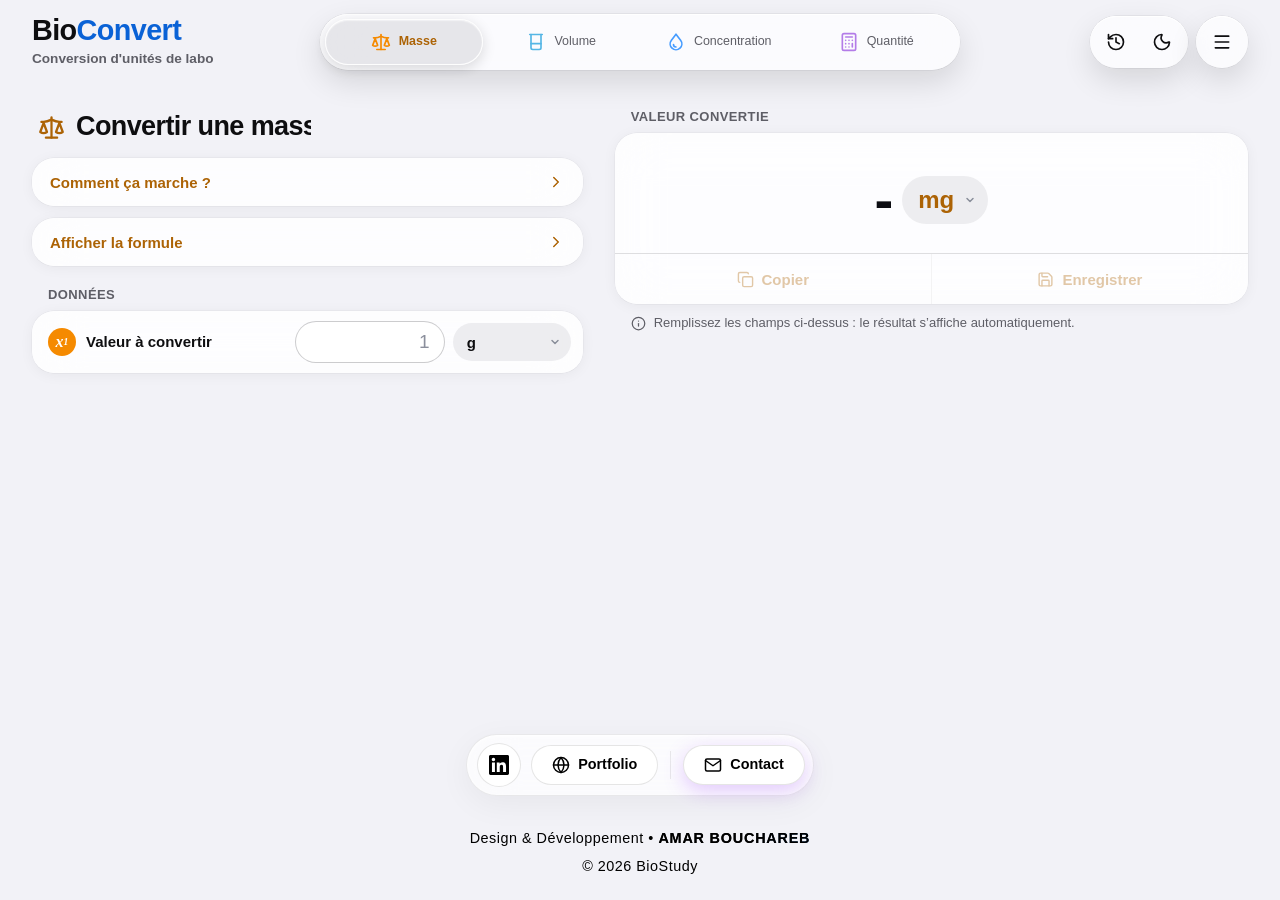
==== BioConvert/index.html @ 0be52817 "Add files via upload" ====
<!DOCTYPE html>
<html lang="fr" data-verre="own" data-haptic="own" data-theme="light">
<head>
<meta charset="UTF-8">
<meta name="viewport" content="width=device-width, initial-scale=1, viewport-fit=cover, interactive-widget=resizes-visual">
<meta name="theme-color" content="#f2f2f7" id="metaTheme">
<title>BioConvert | Conversion d'unités de labo : masse, volume, concentration, moles</title>
<meta name="description" content="BioConvert : convertir masses, volumes, concentrations (g/L, mg/mL, %, ppm, M, mM, µM) et moles ↔ grammes avec la masse molaire. Saisie décimale ou scientifique par champ.">
<link rel="canonical" href="https://www.biostudy.xyz/BioConvert/">
<link rel="icon" type="image/png" href="/Pictures/favicon.png">
<link rel="apple-touch-icon" href="/Pictures/apple-touch-icon.png">
<meta name="apple-mobile-web-app-title" content="BioStudy">
<meta name="apple-mobile-web-app-status-bar-style" content="default">
<script>
/* thème avant le premier rendu : choix mémorisé pour la période (jour / nuit) en cours, sinon celui du système */
(()=>{const g=k=>{try{return localStorage.getItem(k)}catch(e){return null}},h=new Date().getHours(),th=g('bioConvertTheme');
document.documentElement.dataset.theme=th&&g('bioConvertThemePeriod')===(h>=7&&h<20?'day':'night')?th:matchMedia('(prefers-color-scheme: dark)').matches?'dark':'light'})();
</script>
<style>
/* TABLE DES MATIÈRES
    1. Jetons : palette Réglages iOS (clair #f2f2f7 / groupes blancs ; sombre noir / groupes #1c1c1e)
    2. Verre (barres, menus, historique) : un seul style, reflet qui suit la souris
    3. En-tête
    4. Page : saisie puis résultat
    5. Barre d'onglets (façon BioCampus) et résultat flottant
    6. Historique (verre), choix d'unité composée (molettes façon horloge)
    7. Pied de page (footer-global.js) : dans le flux, sous le contenu
    8. Adaptations
    9. BioDilu : options, étapes à la demande, schéma animé
   10. Formule et aide : repliées, déployées avec animation
   11. Liquid glass sur toute l'interface (même verre que la barre de navigation)
   12. Sombre AMOLED : noir pur, cartes en verre translucide
   13. Fenêtre d'unité : grille régulière de capsules
   14. Mode clair : palette affinée (contrastes, accents, verre plus net)
   15. Mode clair : fond neutre (plus de bleu)
   16. Apparition de la capsule résultat
   17. Capsule résultat : entrée façon Apple (ressort, flou → net, reflet qui balaie)
   18. Mode clair : liquid glass bien visible
   19. Mode clair façon iOS 27 : fond uni, verre plat et lisible, sans effet 3D
   20. Mode sombre AMOLED : même verre plat (iOS 27), sans effet 3D
   21. Capsule résultat : la capsule elle-même se déploie (forme + taille), puis le texte arrive
   22. « Grandeur recherchée » : même verre et même lentille que la barre de navigation
   Résultat flottant au-dessus du clavier : sections 5 (.mini) — classe html.kb posée par le JS (section 13).
*/
/* ===== 1. Jetons : palette Réglages iOS (clair #f2f2f7 / groupes blancs ; sombre noir / groupes #1c1c1e) ===== */
#bc{--serif:"Iowan Old Style","Palatino Linotype",Georgia,serif;--ease:cubic-bezier(.22,1,.36,1);--spring:cubic-bezier(.34,1.45,.64,1);
--top:70px;--gx:14px;--navh:60px;--blur:22px;
--grp:#fff;--fill:rgba(118,118,128,.12);--thumb:#fff;--tx:#000;--tx2:#6c6c70;--tx3:#8a8a8e;--sep:rgba(60,60,67,.18);
--acc:var(--c-blue);--acc-tx:color-mix(in srgb,var(--acc) 78%,#000);--brand:#0064d2;
--c-blue:#007aff;--c-indigo:#5856d6;--c-purple:#af52de;--c-pink:#ff2d55;--c-orange:#ff9500;--c-green:#34c759;--c-teal:#30b0c7;--c-cyan:#32ade6;--c-mint:#00c7be;--c-brown:#a2845e;
--ok:#1f8a3b;--err:#d70015;--warn:#ff9500;
--lg-rgb:255,255,255;--lg-a:.68;--lg-hi:#fff;--lg-sh:rgba(0,0,0,.12);--hair:rgba(0,0,0,.09);
--fb:rgba(60,60,67,.3);--lens:rgba(120,120,128,.16);--lens-line:rgba(255,255,255,.9);--veil:rgba(0,0,0,.22);--blob:.3;
color:var(--tx);font-family:-apple-system,BlinkMacSystemFont,"SF Pro Text","Segoe UI",Roboto,"Helvetica Neue",sans-serif;font-size:16px;line-height:1.4}
[data-theme=dark] #bc{--grp:#1c1c1e;--fill:#2c2c2e;--thumb:#636366;--tx:#fff;--tx2:#a1a1a6;--tx3:#8e8e93;--sep:rgba(84,84,88,.6);
--acc-tx:color-mix(in srgb,var(--acc) 72%,#fff);--brand:#4da3ff;
--c-blue:#0a84ff;--c-indigo:#5e5ce6;--c-purple:#bf5af2;--c-pink:#ff375f;--c-orange:#ff9f0a;--c-green:#30d158;--c-teal:#40cbe0;--c-cyan:#64d2ff;--c-mint:#63e6e2;--c-brown:#ac8e68;
--ok:#30d158;--err:#ff453a;
--lg-rgb:28,28,30;--lg-a:.66;--lg-hi:rgba(255,255,255,.34);--lg-sh:rgba(0,0,0,.5);--hair:rgba(255,255,255,.08);
--fb:rgba(235,235,245,.26);--lens:rgba(255,255,255,.17);--lens-line:rgba(255,255,255,.26);--veil:rgba(0,0,0,.5);--blob:0}
/* accent par onglet : C1V1 bleu, au 1/n sarcelle, série indigo, UFC orange, gamme rose */
#bc{--acc:var(--c-orange)}#bc[data-tab="1"]{--acc:var(--c-cyan)}#bc[data-tab="2"]{--acc:var(--c-blue)}#bc[data-tab="3"]{--acc:var(--c-purple)}#bc[data-tab="4"]{--acc:var(--c-pink)}
#bc .nb:nth-of-type(1){--nc:var(--c-orange)}#bc .nb:nth-of-type(2){--nc:var(--c-cyan)}#bc .nb:nth-of-type(3){--nc:var(--c-blue)}#bc .nb:nth-of-type(4){--nc:var(--c-purple)}#bc .nb:nth-of-type(5){--nc:var(--c-pink)}
@media(min-width:600px){#bc{--gx:24px;--top:80px}}
@media(min-width:900px){#bc{--gx:36px;--top:92px}}
html{background:#f2f2f7;color-scheme:light;-webkit-text-size-adjust:100%;overflow-x:clip;overscroll-behavior:none;transition:background .4s}
html[data-theme=dark]{background:#000;color-scheme:dark}
body{margin:0;min-height:100dvh;overflow-x:clip;overscroll-behavior:none;-webkit-font-smoothing:antialiased}
#bc::before{content:"";position:fixed;inset:-50%;z-index:-1;pointer-events:none;opacity:var(--blob);filter:blur(60px);animation:flow 20s ease-in-out infinite alternate;
background:radial-gradient(circle at 20% 30%,rgba(10,132,255,.5),transparent 40%),radial-gradient(circle at 80% 70%,rgba(94,92,230,.25),transparent 40%),radial-gradient(circle at 50% 10%,rgba(142,142,147,.15),transparent 40%)}
@keyframes flow{to{transform:translate(-4%,3%) rotate(8deg)}}
:where(#bc) *{box-sizing:border-box;margin:0;padding:0;-webkit-tap-highlight-color:transparent}
:where(#bc) :is(button,input,select){font:inherit;color:inherit}
:where(#bc) button{border:0;background:none;cursor:pointer;touch-action:manipulation}
#bc :focus-visible{outline:2px solid var(--acc);outline-offset:2px}
#bc :is(input,select):focus-visible{outline:none}
#bc [hidden]{display:none!important}
.ic{width:1em;height:1em;fill:none;stroke:currentColor;stroke-width:2;stroke-linecap:round;stroke-linejoin:round;flex-shrink:0}

/* ===== 2. Verre (barres, menus, historique) : un seul style, reflet qui suit la souris ===== */
.glass{position:relative;background:rgba(var(--lg-rgb),var(--lg-a));-webkit-backdrop-filter:blur(var(--blur)) saturate(190%);backdrop-filter:blur(var(--blur)) saturate(190%);
box-shadow:inset 0 1px 0 var(--lg-hi),0 0 0 .5px var(--hair),0 12px 30px var(--lg-sh)}
.glass::after{content:"";position:absolute;inset:0;border-radius:inherit;pointer-events:none;opacity:0;transition:opacity .3s;
background:radial-gradient(circle 90px at var(--mx,50%) var(--my,50%),rgba(255,255,255,.28),transparent 70%)}
.glass.lit::after{opacity:1}
@media(prefers-reduced-transparency:reduce){.glass{background:var(--grp);-webkit-backdrop-filter:none;backdrop-filter:none}}

/* ===== 3. En-tête ===== */
header{position:fixed;top:0;left:0;right:0;z-index:20;padding-top:env(safe-area-inset-top);pointer-events:none}
.hin{max-width:1080px;margin:auto;padding:12px var(--gx);display:flex;justify-content:space-between;align-items:center;gap:8px;animation:drop .7s var(--ease)}
@keyframes drop{from{opacity:0;transform:translateY(-100%)}}
.logo-c{flex:1;min-width:0;pointer-events:auto}
.logo{font-size:clamp(1.45rem,6.4vw,1.9rem);font-weight:800;letter-spacing:-.6px;line-height:1;white-space:nowrap}
.logo i{font-style:normal;color:var(--brand)}
.sub{font-size:.75rem;font-weight:600;color:var(--tx2);margin-top:4px;white-space:nowrap;overflow:hidden;text-overflow:ellipsis}
.hact{pointer-events:auto;display:flex;align-items:center;gap:8px;position:relative}
.tools{height:48px;padding:0 4px;border-radius:999px;display:flex;align-items:center;gap:2px}
.tb,.mb{display:grid;place-items:center;border-radius:50%;font-size:20px;transition:transform .35s var(--spring),background .3s}
.tb{width:40px;height:40px;position:relative;z-index:1}
.mb{width:48px;height:48px}
.tb:active{transform:scale(.86);background:var(--fill)}
.mb:active{transform:scale(.88)}
@media(hover:hover){.tb:hover{background:var(--fill)}.mb:hover{transform:scale(1.06)}}
.badge{position:absolute;top:7px;right:7px;width:9px;height:9px;border-radius:50%;background:var(--warn);transform:scale(0);transition:transform .35s var(--spring)}
.badge.on{transform:none;animation:pulse 2s infinite}
@keyframes pulse{0%{box-shadow:0 0 0 0 rgba(255,159,10,.8)}70%,to{box-shadow:0 0 0 8px transparent}}
.pop{position:absolute;top:calc(100% + 10px);right:56px;padding:6px;border-radius:26px;display:none;flex-direction:column;transform-origin:top right}
.pop.on{display:flex;animation:pop .45s var(--spring)}
.lmenu{min-width:176px}
@keyframes pop{from{opacity:0;transform:scale(.86) translateY(-8px)}}
.lmenu button{position:relative;z-index:1;min-height:44px;padding:11px 16px;border-radius:999px;text-align:left;font-size:15px;font-weight:600}
.lmenu button:hover,.lmenu button.on{background:var(--fill);color:var(--acc-tx)}

/* ===== 4. Page : saisie puis résultat ===== */
.shell{min-height:100dvh;max-width:1080px;margin:auto;display:flex;flex-direction:column;
padding:calc(var(--top) + env(safe-area-inset-top)) var(--gx) calc(var(--navh) + 96px + env(safe-area-inset-bottom))}
.stage{flex:1 0 auto;display:grid;grid-template-columns:minmax(0,1fr);gap:26px;align-content:center;animation:rise .7s var(--ease) backwards}
@keyframes rise{from{opacity:0;transform:translateY(24px)}}
@media(min-width:900px){.stage{grid-template-columns:minmax(0,1.1fr) minmax(0,1fr);gap:32px}}
.inputs{display:flex;flex-direction:column;min-width:0}
.thead{display:flex;align-items:center;gap:10px;margin:0 4px 14px}
.roll{height:38px;overflow:hidden}
.roll>div{transition:transform .8s var(--spring)}
.roll span{height:38px;display:grid;align-items:center;white-space:nowrap;overflow:hidden;text-overflow:ellipsis}
.rnb{width:30px;flex-shrink:0;font-size:27px;color:var(--acc-tx)}
.rnb span{place-items:center}
.rttl{flex:1;min-width:0;font-size:clamp(22px,5vw,27px);font-weight:800;letter-spacing:-.6px}
.view{display:none}
.view.on{display:block}
/* en-têtes de groupe façon Réglages */
.gh{margin:20px 16px 7px;font-size:13px;font-weight:600;text-transform:uppercase;letter-spacing:.4px;color:var(--tx2)}
/* segments : la pastille se place en CSS (--i : index, --n : nombre) */
.seg{position:relative;display:flex;padding:3px;border-radius:999px;background:var(--fill);--i:0;--n:2}
.seg .th{position:absolute;top:3px;bottom:3px;left:3px;width:calc((100% - 6px)/var(--n));border-radius:999px;background:var(--thumb);box-shadow:0 2px 6px rgba(0,0,0,.18);
transform:translateX(calc(var(--i)*100%));transition:transform .5s var(--spring)}
.seg button{flex:1;min-width:0;height:34px;position:relative;z-index:1;border-radius:999px;font-size:14px;font-weight:600;color:var(--tx2);white-space:nowrap;transition:color .3s,transform .35s var(--spring)}
.seg button:active{transform:scale(.94)}
.seg button.on{color:var(--tx)}
/* « Calculer » : symbole + nom court ; la grandeur choisie disparaît des valeurs connues */
.cal button{height:52px;padding:0 6px;display:flex;flex-direction:column;align-items:center;justify-content:center;gap:2px}
.cal b,.sym,.fl{font-family:var(--serif);font-style:italic;color:var(--acc-tx)}
.cal b{font-size:20px;line-height:1}
.cal small{max-width:100%;font-size:11px;overflow:hidden;text-overflow:ellipsis}
:is(.cal b,.sym,.fl) sub{font-size:.6em}
/* valeurs connues : un groupe, une ligne par grandeur ; seule l'unité est en capsule */
.grp{background:var(--grp);border-radius:22px;overflow:hidden}
.vr{position:relative;display:flex;flex-wrap:wrap;align-items:center;gap:8px 12px;min-height:58px;padding:8px 12px 8px 16px;transition:background .25s}
.vr:not([hidden])~.vr::before{content:"";position:absolute;top:0;left:16px;right:0;height:.5px;background:var(--sep)}
.vr:focus-within{background:color-mix(in srgb,var(--grp) 94%,var(--acc))}
.lb{flex:1 1 96px;min-width:0;display:flex;align-items:baseline;gap:10px;font-size:15px;font-weight:600;line-height:1.25}
.lb .ls{display:none}
@media(max-width:599px){.lb .ln{display:none}.lb .ls{display:inline}}
/* scientifique sur mobile : tout tient sur la ligne (champs plus compacts) */
@media(max-width:599px){.vr:has(>.ctl.sci) .lb{flex-basis:56px}.ctl.sci{gap:5px}.ctl.sci .val{flex-basis:78px;width:78px;padding:0 10px;font-size:17px}
.ctl.sci .exp{flex-basis:42px;width:42px}.ctl.sci .sel{flex-basis:92px;width:92px;padding:0 22px 0 11px;font-size:14px;background-position:right 8px center}}
.sym{flex-shrink:0;min-width:28px;height:28px;padding:0 7px;border-radius:999px;display:inline-flex;align-items:center;justify-content:center;align-self:center;background:var(--sc);color:#fff;font-size:16px;font-weight:700;line-height:1;white-space:nowrap}
.lb{align-items:center}
.ctl{flex:1 0 auto;display:flex;align-items:center;justify-content:flex-end;gap:8px}
/* champs modifiables : capsule bordée teintée (les unités restent des capsules grises à chevron) */
.val,.exp{border:1.5px solid var(--fb);background:transparent;border-radius:999px;font-weight:600;cursor:text;
transition:border-color .2s,box-shadow .2s,background .2s}
.val{flex:0 0 112px;width:112px;min-width:0;height:42px;padding:0 14px;font-size:19px;text-align:right}
.ctl.sci .val{flex-basis:92px;width:92px}
.exp{flex:0 0 52px;width:52px;height:38px;font-size:16px;text-align:center}
.val:focus,.exp:focus{border-color:var(--acc);background:var(--grp);box-shadow:0 0 0 3px color-mix(in srgb,var(--acc) 22%,transparent)}
.val::placeholder,.exp::placeholder{color:var(--tx3);font-weight:500}
.ctl:not(.sci) :is(.x10,.exp){display:none}
.x10{font-size:13px;font-weight:700;color:var(--tx2)}
.ctl:not(.sci) :is(.x10,.exp){display:none}
.sel{flex:0 0 108px;width:108px;height:38px;padding:0 28px 0 14px;border:0;border-radius:999px;appearance:none;-webkit-appearance:none;cursor:pointer;
background:var(--fill) url("data:image/svg+xml,%3csvg xmlns='http://www.w3.org/2000/svg' viewBox='0 0 24 24' fill='none' stroke='%238a8f9b' stroke-width='3' stroke-linecap='round' stroke-linejoin='round'%3e%3cpolyline points='6 9 12 15 18 9'/%3e%3c/svg%3e") no-repeat right 10px center/12px;
font-size:15px;font-weight:600;text-align:left;white-space:nowrap;overflow:hidden;text-overflow:ellipsis;transition:transform .3s var(--spring)}
.sel:active{transform:scale(.97)}
.sel:focus-visible{box-shadow:0 0 0 2px var(--acc)}
.sel option{background:var(--grp);color:var(--tx)}
.sel.one{background-image:none;padding-right:14px;pointer-events:none}
.sel.ghost{visibility:hidden}#ru .ghost{display:none}
.fl{margin:12px 0 0;padding:12px 20px;border-radius:999px;display:flex;align-items:center;justify-content:center;gap:12px;flex-wrap:wrap;
background:color-mix(in srgb,var(--acc) 12%,transparent);border:1px solid color-mix(in srgb,var(--acc) 28%,transparent);font-size:22px;font-weight:600;font-style:normal}
.fl small{font:700 11px/1 -apple-system,BlinkMacSystemFont,"Segoe UI",Roboto,sans-serif;letter-spacing:.5px;text-transform:uppercase;color:var(--acc-tx);opacity:.8}
.fl span{font-style:italic;white-space:nowrap}
.fl.hit{animation:lawpop .45s var(--spring)}
@keyframes lawpop{40%{transform:scale(1.04)}}
/* résultat : valeur + unité (capsule), équation, actions */
.results{display:flex;flex-direction:column;min-width:0}
.results>.gh{margin-top:0}
.rg{background:var(--grp);border-radius:22px;overflow:hidden;text-align:center}
.rv{min-height:92px;padding:22px 16px 8px;display:flex;flex-wrap:wrap;align-items:center;justify-content:center;gap:10px}
.num{font-size:clamp(32px,10vw,44px);font-weight:800;letter-spacing:-1px;line-height:1.1;white-space:nowrap;font-variant-numeric:tabular-nums}
#ru .sel{flex:none;width:auto;height:42px;padding:0 34px 0 16px;background-position:right 12px center;font-size:20px;font-weight:700;color:var(--acc-tx)}
.eq{padding:0 16px 16px;font-size:14px;font-weight:500;color:var(--tx2);line-height:1.45;overflow-wrap:anywhere}
.acts{display:flex;border-top:.5px solid var(--sep)}
.ab{flex:1;height:50px;display:inline-flex;align-items:center;justify-content:center;gap:8px;font-size:15px;font-weight:600;color:var(--acc-tx);transition:opacity .2s,color .2s}
.ab+.ab{border-left:.5px solid var(--sep)}
.ab .ic{font-size:17px}
.ab:active{opacity:.5}
.ab:disabled{opacity:.35;pointer-events:none}
.ab.ok{color:var(--ok)}
.bump{animation:bump .55s var(--spring)}
@keyframes bump{40%{transform:scale(1.07)}}
.tip{margin:10px 16px 0;display:flex;gap:8px;align-items:flex-start;font-size:13px;color:var(--tx2);line-height:1.45}
.tip:empty{display:none}
.tip .ic{margin-top:2px;font-size:15px}
.tip.err{color:var(--err);font-weight:600}
.tip.warn{color:var(--warn);font-weight:600}
.tip span{white-space:pre-line}

/* ===== 5. Barre d'onglets (façon BioCampus) et résultat flottant ===== */
.nav{position:fixed;z-index:30;bottom:max(12px,env(safe-area-inset-bottom));left:12px;right:12px;max-width:440px;height:var(--navh);margin-inline:auto;border-radius:999px;
animation:navin .8s var(--ease) backwards .2s}
@keyframes navin{from{opacity:0;translate:0 40px;scale:.94}}
@keyframes navin-d{from{opacity:0;translate:0 -30px;scale:.94}}
.nav-in{height:100%;padding:5px;border-radius:999px;display:flex;touch-action:pan-y;-webkit-user-select:none;user-select:none;cursor:grab}
.nav-in.dragging{cursor:grabbing}
.sl{position:absolute;top:5px;bottom:5px;left:0;width:80px;z-index:1;border-radius:999px;pointer-events:none;translate:5px 0;
background:var(--lens);border:1px solid var(--lens-line);box-shadow:inset 0 1px 1px rgba(255,255,255,.5),0 4px 14px rgba(0,0,0,.14);
transition:translate .6s var(--spring),width .3s var(--ease),scale .3s var(--spring)}
.sl.interacting{scale:1.06 1.12}
.dragging .sl{transition:scale .25s var(--spring)}
.nb{flex:1;position:relative;z-index:2;border-radius:999px;display:flex;flex-direction:column;align-items:center;justify-content:center;gap:2px;
font-size:.66rem;font-weight:500;color:var(--tx2);white-space:nowrap;transition:color .3s,transform .45s var(--spring)}
.nb:active{transform:scale(.92)}
.nb .ic{font-size:20px}
.nb.on{color:var(--acc-tx);font-weight:600}
.nb .ic{color:var(--nc);opacity:.75;transition:opacity .3s}.nb.on .ic{opacity:1}
.nb.on .ic{animation:ipop .35s var(--ease)}
@keyframes ipop{from{transform:scale(.85)}}
.mini{position:fixed;z-index:29;left:12px;right:12px;max-width:440px;margin-inline:auto;bottom:calc(max(12px,env(safe-area-inset-bottom)) + var(--navh) + 10px);
min-height:46px;padding:8px 18px;border-radius:999px;display:flex;align-items:baseline;justify-content:center;gap:8px;font-size:20px;font-weight:800;font-variant-numeric:tabular-nums;
opacity:0;translate:0 16px;pointer-events:none;transition:opacity .3s,translate .45s var(--spring)}
.mini.on{opacity:1;translate:0;pointer-events:auto}
/* clavier ouvert (classe html.kb, posée par le JS section 13) : capsule juste au-dessus du clavier (top calculé en JS),
   barre d'onglets masquée, marge en bas pour pouvoir faire défiler le champ au-dessus de la capsule */
html.kb .mini{bottom:auto;translate:0;transition:opacity .2s;z-index:50}
html.kb .nav{visibility:hidden}
html.kb body{padding-bottom:45vh}
.mini span{white-space:nowrap;overflow:hidden;text-overflow:ellipsis}
.mini .ml{font:italic 700 17px var(--serif);color:var(--acc-tx)}
.mini .mu{font-size:16px;color:var(--acc-tx)}

/* ===== 6. Historique (verre), choix d'unité composée (molettes façon horloge) ===== */
.ov{position:fixed;inset:0;z-index:40;display:flex;justify-content:flex-end;visibility:hidden;transition:background .4s,visibility 0s .6s}
.ov.on{background:var(--veil);visibility:visible;transition:background .4s}
.sheet{--lg-a:.7;--blur:30px;width:88%;max-width:420px;height:100%;border-radius:32px 0 0 32px;display:flex;flex-direction:column;
padding:max(20px,env(safe-area-inset-top)) 18px max(20px,env(safe-area-inset-bottom));transform:translateX(104%);transition:transform .6s var(--ease)}
.ov.on .sheet{transform:none}
.oh{display:flex;justify-content:space-between;align-items:center;padding:0 4px 12px;border-bottom:.5px solid var(--sep)}
.ot{font-size:20px;font-weight:800}
.x,.hdel{width:40px;height:40px;flex-shrink:0;border-radius:50%;display:grid;place-items:center;font-size:17px;transition:transform .45s var(--spring),color .2s}
.x{background:var(--fill)}
.x:active{transform:scale(.85) rotate(90deg)}
.hl{flex:1;overflow-y:auto;overscroll-behavior:contain;padding-bottom:14px}
.hi{display:flex;align-items:center;gap:8px;padding:12px 0 12px 4px;border-bottom:.5px solid var(--sep);animation:slide .5s var(--ease) backwards}
@keyframes slide{from{opacity:0;transform:translateY(-8px)}}
.hi>div{flex:1;min-width:0}
.ht{font-size:12px;font-weight:700;color:var(--acc-tx)}
.hd{margin-top:3px;font-size:14px;font-weight:500;line-height:1.45;overflow-wrap:anywhere}
.hd b{color:var(--acc-tx)}
.hdel{color:var(--tx2)}
.hdel:hover{color:var(--err)}
.hempty{padding:30px 0;text-align:center;font-size:14px;color:var(--tx2)}
.clr{min-height:48px;margin-top:8px;border-radius:999px;border:1.5px solid var(--err)!important;color:var(--err);font-size:14px;font-weight:700;transition:transform .35s var(--spring)}
.clr:active{transform:scale(.95)}
.upop{--lg-a:.86;position:fixed;z-index:60;width:min(300px,calc(100vw - 16px));padding:12px;border-radius:22px;max-height:calc(100dvh - 16px);overflow-y:auto;-webkit-overflow-scrolling:touch;overscroll-behavior:contain}
.up-n{display:flex;flex-wrap:wrap;gap:6px;padding-bottom:12px;margin-bottom:8px;border-bottom:.5px solid var(--sep)}
.up-n button{min-height:34px;padding:0 12px;border-radius:999px;background:var(--fill);font-size:14px;font-weight:600}
.up-n button.on{background:var(--acc);color:#fff}
.up-h{display:grid;grid-template-columns:1fr 1fr;padding:4px 0 6px;text-align:center;font-size:12px;font-weight:700;text-transform:uppercase;letter-spacing:.5px;color:var(--tx2)}
.up-c{position:relative;height:200px;display:grid;grid-template-columns:1fr 1fr;
-webkit-mask-image:linear-gradient(transparent,#000 28%,#000 72%,transparent);mask-image:linear-gradient(transparent,#000 28%,#000 72%,transparent)}
.up-lens{position:absolute;left:0;right:0;top:80px;height:40px;border-radius:12px;background:var(--fill);pointer-events:none}
.up-wh{position:relative;padding:80px 0;overflow-y:auto;scroll-snap-type:y mandatory;overscroll-behavior:contain;scrollbar-width:none}
.up-wh::-webkit-scrollbar{display:none}
.up-it{height:40px;line-height:40px;text-align:center;scroll-snap-align:center;font-size:19px;font-weight:500;color:var(--tx2);cursor:pointer;transition:color .15s}
.up-it.on{color:var(--tx);font-weight:700}

/* ===== 7. Pied de page (footer-global.js) : dans le flux, sous le contenu ===== */
#bc .shell>footer{position:relative!important;z-index:1!important;margin-top:24px!important;padding:24px 0 0!important}
[data-theme=light] #bc .shell>footer a{background:var(--grp)!important;color:#000!important;border:1px solid rgba(0,0,0,.1)!important}
[data-theme=light] #bc .shell>footer svg{filter:brightness(0)!important}
[data-theme=light] #bc .shell>footer :is(span,p){color:#000!important}

/* ===== 8. Adaptations ===== */
@media(max-width:599px){.sub{display:none}
#bc .shell>footer{width:100vw!important;max-width:100vw!important;margin-left:calc(50% - 50vw)!important;padding-inline:6px!important}
#bc .shell>footer div{flex-wrap:nowrap!important;gap:4px!important;justify-content:center!important}
#bc .shell>footer a{padding-inline:8px!important;font-size:11px!important;white-space:nowrap!important;flex-shrink:1!important}}
@media(max-width:389px){.tools{height:44px}.tb{width:34px;height:34px;font-size:18px}.mb{width:44px;height:44px}.nb{font-size:.62rem}.sel{flex-basis:104px;width:104px}}
@media(max-height:480px) and (orientation:landscape) and (min-aspect-ratio:3/2) and (max-width:1023px){#bc{--navh:52px;--top:62px}.stage{grid-template-columns:1fr 1fr}.nb{flex-direction:row;gap:6px}}
/* PC ≥ 1024 × 600 : barre en haut, saisie à gauche, résultat à droite */
@media(min-width:1024px) and (min-height:600px){
#bc{--top:84px;--gx:32px}
.hin{max-width:none;padding:16px 32px}
.logo{font-size:1.8rem}.sub{font-size:.85rem}
.tools{height:52px}.tb{width:44px;height:44px}.mb{width:52px;height:52px}.pop{right:62px}
.nav{top:calc(env(safe-area-inset-top) + 14px);bottom:auto;left:0;right:0;width:min(700px,calc(100vw - 640px));max-width:none;height:56px;animation-name:navin-d}
.nb{flex-direction:row;gap:8px;font-size:.78rem}
.mini{display:none}
.shell{max-width:none;margin:0;padding:calc(var(--top) + env(safe-area-inset-top)) var(--gx) 24px}
.stage{width:100%;max-width:1400px;margin:0 auto;padding-top:24px;grid-template-columns:minmax(0,1.7fr) minmax(320px,1fr);align-content:start;gap:40px}
.inputs{display:grid;grid-template-columns:minmax(0,1fr) 250px;align-items:center;column-gap:18px}
.thead{margin-bottom:0}
.view{grid-column:1/-1}
.vr{min-height:62px}
.val{flex-basis:150px;width:150px}.ctl.sci .val{flex-basis:120px;width:120px}.sel{flex-basis:118px;width:118px}
.results{padding-top:52px}
.rv{min-height:170px}
.num{font-size:clamp(44px,4.4vw,72px)}
#ru .sel{height:48px;font-size:24px}
#bc .shell>footer{margin-top:32px!important}}
@media(min-width:1024px) and (min-height:600px) and (max-width:1279px){.sub{display:none}.nb{flex-direction:column;gap:2px;font-size:11.5px}.nb .ic{font-size:18px}}
@media(prefers-reduced-motion:reduce){#bc *,#bc ::before,#bc ::after{animation-duration:.01ms!important;animation-iteration-count:1!important;transition-duration:.01ms!important}}

/* écriture des nombres choisie par champ, dans la fenêtre de l'unité */
.upf{display:flex;align-items:center;justify-content:space-between;gap:10px;padding-bottom:12px;margin-bottom:10px;border-bottom:.5px solid var(--sep);font-size:12px;font-weight:700;color:var(--tx2);text-transform:uppercase;letter-spacing:.4px}
.upf:last-child{padding-bottom:0;margin-bottom:0;border-bottom:0}
.upf .seg{flex:0 0 172px}.upf .seg button{height:32px;font-size:13.5px;text-transform:none;letter-spacing:0}
.ucap.u0{min-width:0}
#upop .up-n:last-child{border-bottom:0;padding-bottom:0;margin-bottom:0}

#bMore,#more{display:none!important}
.vr.off{display:none!important}

/* ===== 9. BioDilu : options, étapes à la demande, schéma animé ===== */
.inputs>.seg#fmtSeg{margin-bottom:4px}
.pr .ctl{flex:0 1 auto}
.prs{flex:0 0 auto;display:flex;align-items:center;gap:6px}
.prs button{width:42px;height:42px;border-radius:50%;background:var(--fill);display:grid;place-items:center;font-size:19px;transition:transform .3s var(--spring)}
.prs button:active{transform:scale(.88)}
.prs output{min-width:34px;text-align:center;font-size:20px;font-weight:700;font-variant-numeric:tabular-nums}
.pl{flex:1 1 180px;min-width:0;height:42px;padding:0 14px;border:1.5px solid var(--fb);border-radius:999px;background:transparent;font-size:16px;font-weight:600;transition:border-color .2s,box-shadow .2s}
.pl:focus{outline:none;border-color:var(--acc);box-shadow:0 0 0 3px color-mix(in srgb,var(--acc) 22%,transparent)}
.pseg{flex:1 1 220px}
.psel{flex:0 1 auto;width:auto;max-width:210px}
.acts .ab .ic{transition:transform .35s var(--ease)}
.more{display:flex;flex-direction:column;animation:moreIn .45s var(--ease)}
@keyframes moreIn{from{opacity:0;transform:translateY(-8px)}}
.more .gh{margin-top:18px}
.mst{padding:12px 16px;font-size:14.5px;line-height:1.65;font-variant-numeric:tabular-nums;white-space:pre-wrap;overflow-wrap:anywhere}
.mst b{color:var(--acc-tx)}
.mtb{width:100%;border-collapse:collapse;font-size:14px;font-variant-numeric:tabular-nums}
.mtb th{text-align:left;font-size:11.5px;font-weight:700;text-transform:uppercase;letter-spacing:.3px;color:var(--tx2);padding:10px 8px 6px}
.mtb td{padding:9px 8px;border-top:.5px solid var(--sep)}
.mtb :is(td,th):first-child{padding-left:16px}.mtb :is(td,th):last-child{padding-right:16px}
.mtb b{color:var(--acc-tx)}
.mtw{overflow-x:auto}
.sch{display:flex;align-items:flex-end;gap:2px;overflow-x:auto;padding:18px 12px 14px;scrollbar-width:thin}
.tu{flex:0 0 62px;display:flex;flex-direction:column;align-items:center;gap:5px;animation:tin .5s var(--ease) backwards;animation-delay:calc(var(--k,0)*110ms)}
.tu i{width:30px;height:84px;border:2px solid var(--fb);border-top:0;border-radius:0 0 999px 999px;position:relative;overflow:hidden}
.tu i::before{content:"";position:absolute;inset:auto 0 0 0;height:var(--h,70%);border-radius:0 0 999px 999px;
background:color-mix(in srgb,var(--c-orange) calc(var(--o,1)*100%),color-mix(in srgb,var(--c-cyan) 22%,transparent));animation:fill 1s var(--ease) backwards;animation-delay:calc(var(--k,0)*110ms + 220ms)}
.tu.fk i{width:40px;height:70px;border-top:2px solid var(--fb);border-radius:10px 10px 14px 14px}
.tu.fk i::before{border-radius:0 0 12px 12px}
.tu b{font-size:13px;font-weight:700;white-space:nowrap}
.tu span{font-size:11.5px;font-weight:700;color:var(--acc-tx);white-space:nowrap}
.tu em{font-size:11px;font-style:normal;color:var(--tx2);white-space:nowrap;font-variant-numeric:tabular-nums}
.ar{flex:0 0 auto;align-self:center;margin-bottom:30px;display:flex;flex-direction:column;align-items:center;color:var(--tx3);font-size:11px;font-weight:600;white-space:nowrap;padding:0 2px;animation:tin .5s var(--ease) backwards;animation-delay:calc(var(--k,0)*110ms + 60ms)}
.ar .ic{font-size:18px;color:var(--acc-tx);animation:nudge 1.6s ease-in-out infinite;animation-delay:calc(var(--k,0)*110ms)}
@keyframes tin{from{opacity:0;transform:translateY(10px) scale(.96)}}
@keyframes fill{from{height:0}}
@keyframes nudge{50%{transform:translateX(5px)}}
.tp{position:relative;display:flex;gap:12px;align-items:flex-start;padding:12px 16px;font-size:14.5px;line-height:1.45;animation:tin .45s var(--ease) backwards;animation-delay:calc(var(--k,0)*50ms)}
.tp+.tp::before{content:"";position:absolute;top:0;left:50px;right:0;height:.5px;background:var(--sep)}
.tp>.ic{font-size:20px;margin-top:1px;color:var(--acc-tx)}
.tp b{font-weight:700}
.tp.warn{background:color-mix(in srgb,var(--warn) 11%,transparent)}.tp.warn>.ic{color:var(--warn)}
.tp.bad{background:color-mix(in srgb,var(--err) 9%,transparent)}.tp.bad>.ic{color:var(--err)}
.pr .lb{flex-wrap:wrap;row-gap:0}.pr .lb small{flex-basis:100%;font-size:12.5px;font-weight:400;color:var(--tx2)}
.tu i.dish{width:66px;height:66px;border:2px solid var(--fb);border-radius:50%;background:color-mix(in srgb,var(--c-orange) 10%,transparent)}
.tu i.dish::before{display:none}
.dish u{position:absolute;width:7px;height:7px;border-radius:50%;background:var(--c-orange);animation:pop .4s var(--spring) backwards;animation-delay:calc(var(--k,2)*110ms + var(--j)*45ms + 350ms)}
@keyframes pop{from{transform:scale(0)}}
@media(min-width:1024px) and (min-height:600px){.stage{align-items:start}.inputs{align-self:start}}
.cta{width:100%;margin-top:12px;display:flex;align-items:center;gap:12px;min-height:64px;padding:10px 14px 10px 12px;border-radius:22px;background:var(--grp);text-align:left;transition:transform .35s var(--spring),opacity .2s}
.cta:active{transform:scale(.98)}.cta:disabled{opacity:.4;pointer-events:none}
.cti{width:40px;height:40px;flex-shrink:0;border-radius:50%;display:grid;place-items:center;background:var(--acc);color:#fff;font-size:20px}
[data-theme=dark] .cti{color:#000}
.ctt{flex:1;min-width:0;display:flex;flex-direction:column;gap:1px}.ctt b{font-size:16px;font-weight:700}.ctt small{font-size:13px;color:var(--tx2)}
.ctv{color:var(--tx3);font-size:18px;transition:transform .4s var(--ease)}.cta.on .ctv{transform:rotate(90deg)}
.more .grp+.grp{margin-top:10px}
.mpar .lb small{display:block}
.mpar .lb{flex:1 1 100%}.mpar .vr>.ctl,.mpar .vr>.psel,.mpar .vr>.prs{margin-left:auto}
@media(max-width:599px){.pr .lb{flex:1 1 100%}.pr>.ctl,.pr>.psel,.pr>.prs{margin-left:auto}.pr>.pl{flex-basis:100%}}
.cap{padding:0 16px 12px;font-size:13px;color:var(--tx2);line-height:1.45}
.cap:empty{display:none}
#mSchW+#mHow .hs:first-child{border-top:.5px solid var(--sep)}
.hs{position:relative;display:flex;align-items:center;gap:14px;padding:12px 16px;animation:tin .5s var(--ease) backwards;animation-delay:calc(var(--k,0)*160ms)}
.hs+.hs::before{content:"";position:absolute;top:0;left:16px;right:0;height:.5px;background:var(--sep)}
.hv{flex:0 0 92px;height:58px;display:flex;align-items:flex-end;justify-content:center;gap:5px}
.hs p{flex:1;min-width:0;font-size:14.5px;line-height:1.45}
.hs p b{font-weight:700}
.hn{display:inline-grid;place-items:center;width:22px;height:22px;margin-right:8px;border-radius:50%;background:var(--acc);color:#fff;font-size:12px;font-weight:800;vertical-align:1px}
[data-theme=dark] .hn{color:#000}
.zt{display:block;width:16px;height:44px;border:2px solid var(--fb);border-top:0;border-radius:0 0 999px 999px;position:relative;overflow:hidden;flex-shrink:0}
.zt::before{content:"";position:absolute;inset:auto 0 0 0;height:var(--h,70%);background:color-mix(in srgb,var(--c-orange) calc(var(--o,1)*100%),color-mix(in srgb,var(--c-cyan) 24%,transparent));animation:fill .9s var(--ease) backwards;animation-delay:calc(var(--k,0)*160ms + 250ms)}
.zt.zb{width:24px;height:36px;border-top:2px solid var(--fb);border-radius:6px 6px 9px 9px}
.zt.big{width:22px;height:54px}
.zt.spin{animation:wob 1.4s ease-in-out infinite;transform-origin:50% 90%}
@keyframes wob{25%{rotate:-14deg}75%{rotate:14deg}}
.za{align-self:center;display:grid;color:var(--acc-tx);font-size:16px}.za .ic{animation:nudge 1.6s ease-in-out infinite}
.zd{display:block;width:46px;height:46px;border:2px solid var(--fb);border-radius:50%;position:relative;background:color-mix(in srgb,var(--c-orange) 10%,transparent);align-self:center}
.zd u{position:absolute;width:5px;height:5px;border-radius:50%;background:var(--c-orange);animation:pop .4s var(--spring) backwards;animation-delay:calc(var(--k,0)*160ms + var(--j)*50ms + 300ms)}
.zc{align-self:center;font-size:26px;color:var(--acc-tx)}
.tu small{font-size:10.5px;color:var(--tx3);white-space:nowrap}
@media(min-width:1024px) and (min-height:600px){
.stage{grid-template-columns:minmax(0,1fr) minmax(0,1.15fr);gap:32px}
.results{padding-top:0}.rv{min-height:120px}
.more{grid-column:1/-1;display:grid;grid-template-columns:repeat(3,minmax(0,1fr));column-gap:16px;align-items:start;margin-top:-14px}
.more.np{grid-template-columns:repeat(2,minmax(0,1fr))}.more.np.nn{grid-template-columns:minmax(0,1fr)}.more.nn:not(.np){grid-template-columns:repeat(2,minmax(0,1fr))}
#mHowW{order:4;grid-column:1/-1}#mNotesW{order:3}
#mHow{display:grid;grid-template-columns:repeat(auto-fit,minmax(230px,1fr))}#mSchW+#mHow .hs:first-child{border-top:0}#mSchW:not([hidden])+#mHow{border-top:.5px solid var(--sep)}
.hs{flex-direction:column;align-items:flex-start;gap:10px;padding:16px}.hs+.hs::before{top:14px;bottom:14px;left:0;right:auto;width:.5px;height:auto}.hv{flex:0 0 auto;width:100%;justify-content:flex-start}
}
@media(min-width:1500px) and (min-height:600px){.stage{max-width:1560px;grid-template-columns:minmax(0,.95fr) minmax(0,1.3fr)}}
.tests{position:fixed;inset:12px;z-index:90;overflow:auto;padding:18px;border-radius:24px;background:var(--grp);box-shadow:0 20px 60px rgba(0,0,0,.4);font-size:13.5px;line-height:1.6}
.tests .ok{color:var(--ok)}.tests .ko{color:var(--err)}
/* ############################################################################
   SURCHARGES — l'ordre compte : chaque bloc ci-dessous peut redéfinir les précédents
   (formule/aide, verre, thèmes clair/sombre, animations de la capsule résultat).
   Ne pas les réordonner sans vérifier les deux thèmes.
   ############################################################################ */
/* ===== 10. Formule et aide : repliées, déployées avec animation ===== */
.fold{margin:12px 0 0;border-radius:22px;overflow:hidden;background:var(--grp)}
.fl.fold{display:block;padding:0;background:var(--grp);border:0;font-size:15px}
.fh{width:100%;min-height:48px;padding:0 18px;display:flex;align-items:center;justify-content:space-between;gap:10px;text-align:left;font-size:15px;font-weight:600;color:var(--acc-tx);transition:opacity .2s}
.fh:active{opacity:.55}
.fh .ic{font-size:18px;transition:transform .45s var(--spring)}
.fold.open .fh .ic{transform:rotate(90deg)}
.fx{display:grid;grid-template-rows:0fr;opacity:0;transition:grid-template-rows .5s var(--ease),opacity .35s}
.fold.open .fx{grid-template-rows:1fr;opacity:1}
.fx>div{overflow:hidden;min-height:0}
.fx>div>*{display:block;padding:2px 18px 16px}
.fl .fx span{font-family:inherit;font-style:normal;font-weight:600;white-space:pre-line;color:var(--tx);line-height:1.45}
.how{font-size:14.5px;line-height:1.45}
.how ol{list-style:none;counter-reset:s;display:flex;flex-direction:column;gap:10px}
.how li{counter-increment:s;display:flex;gap:10px;align-items:flex-start}
.how li::before{content:counter(s);flex:0 0 22px;height:22px;border-radius:50%;background:var(--acc);color:#fff;font-size:12px;font-weight:800;display:grid;place-items:center;margin-top:1px}
[data-theme=dark] .how li::before{color:#000}
.how .ex{margin-top:2px;height:42px;border-radius:999px;background:var(--acc);color:#fff;font-size:14.5px;font-weight:600}
[data-theme=dark] .how .ex{color:#000}
.how .ex:active{transform:scale(.97)}
.hb.how{padding:4px 18px 18px;display:flex;flex-direction:column;gap:18px}
.how ol{margin:0}

/* correctifs : bouton exemple, titre de formule */
.how .ex{width:100%;align-self:stretch;padding:0 20px;display:flex;align-items:center;justify-content:center}
.fl.fold,.fl.fold .fh span{font-family:inherit;font-style:normal;white-space:normal}
/* ===== 11. Liquid glass sur toute l'interface (même verre que la barre de navigation) ===== */
[data-theme=dark] #bc{--blob:.4}
#bc :is(.grp,.rg,.cta,.fold){position:relative;background:rgba(var(--lg-rgb),var(--lg-a));-webkit-backdrop-filter:blur(var(--blur)) saturate(190%);backdrop-filter:blur(var(--blur)) saturate(190%);
box-shadow:inset 0 1px 0 var(--lg-hi),0 0 0 .5px var(--hair),0 10px 28px var(--lg-sh)}
#bc :is(.grp,.rg,.cta,.fold)::after{content:"";position:absolute;inset:0;border-radius:inherit;pointer-events:none;opacity:0;transition:opacity .3s;
background:radial-gradient(circle 110px at var(--mx,50%) var(--my,50%),rgba(255,255,255,.26),transparent 70%)}
#bc :is(.grp,.rg,.cta,.fold).lit::after{opacity:1}
@media(prefers-reduced-transparency:reduce){#bc :is(.grp,.rg,.cta,.fold){background:var(--grp);-webkit-backdrop-filter:none;backdrop-filter:none}}

/* champ « 5 » : jamais collé au libellé (retour à la ligne si manque de place) */
#bc .vr .lb{min-width:max-content}
@media(max-width:599px){#bc .vr:has(>.ctl.sci) .lb{flex:1 1 auto}}
/* ===== 12. Sombre AMOLED : noir pur, cartes en verre translucide ===== */
[data-theme=dark] #bc{--blob:0;--grp:#0c0c0e;--lg-rgb:14,14,16;--lg-a:.72;--sep:rgba(84,84,88,.45)}
[data-theme=dark] #bc :is(.grp,.rg,.cta,.fold){background:rgba(255,255,255,.065)}

/* ===== 13. Fenêtre d'unité : grille régulière de capsules ===== */
#bc .upop{width:min(316px,calc(100vw - 16px));padding:14px;border-radius:26px}
#bc .upf{padding-bottom:14px;margin-bottom:14px}
#bc .up-n{display:grid;grid-template-columns:repeat(4,minmax(0,1fr));gap:8px;padding-bottom:14px;margin-bottom:10px}
#bc .up-n button{min-height:40px;height:40px;padding:0 4px;border-radius:999px;display:flex;align-items:center;justify-content:center;font-size:14.5px;font-weight:600;white-space:nowrap;
transition:transform .3s var(--spring),background .2s,color .2s}
#bc .up-n button:active{transform:scale(.92)}
#bc .up-n button.on{background:var(--acc);color:#fff;box-shadow:0 2px 8px color-mix(in srgb,var(--acc) 40%,transparent)}
[data-theme=dark] #bc .up-n button.on{color:#000}
#bc .up-n button[data-u*=" "]{grid-column:span 2}

/* ===== 14. Mode clair : palette affinée (contrastes, accents, verre plus net) ===== */
html[data-theme=light]{background:#f1f4fa}
[data-theme=light] #bc{--tx:#0c0d12;--tx2:#585b68;--tx3:#8b8f9c;--sep:rgba(40,50,80,.14);--fill:rgba(90,100,130,.11);--fb:rgba(60,70,100,.26);--hair:rgba(30,45,90,.08);
--acc-tx:color-mix(in srgb,var(--acc) 66%,#0a1020);--brand:#0a62d6;
--c-blue:#0a7cff;--c-indigo:#5b5bd6;--c-purple:#9b51e0;--c-pink:#f0305a;--c-orange:#f58a00;--c-green:#2fb457;--c-teal:#1fa5b8;--c-cyan:#1e9fdc;--c-mint:#0fbfb2;
--ok:#1b8a3a;--err:#d1122b;
--lg-rgb:255,255,255;--lg-a:.76;--lg-hi:rgba(255,255,255,.95);--lg-sh:rgba(40,60,120,.09);--blob:.22}
[data-theme=light] #bc::before{background:radial-gradient(circle at 18% 22%,rgba(10,124,255,.45),transparent 42%),radial-gradient(circle at 82% 68%,rgba(155,81,224,.30),transparent 42%),radial-gradient(circle at 55% 8%,rgba(30,159,220,.28),transparent 40%)}
[data-theme=light] #bc :is(.grp,.rg,.cta,.fold){box-shadow:inset 0 1px 0 var(--lg-hi),0 0 0 .5px var(--hair),0 10px 30px var(--lg-sh)}
[data-theme=light] #bc .val,[data-theme=light] #bc .exp{background:rgba(255,255,255,.55)}
[data-theme=light] #bc .val:focus,[data-theme=light] #bc .exp:focus{background:#fff}
[data-theme=light] #bc .sel{background-color:rgba(90,100,130,.12)}
[data-theme=light] #bc .sym{box-shadow:0 2px 6px color-mix(in srgb,var(--sc) 38%,transparent)}
[data-theme=light] #bc .fl.fold,[data-theme=light] #bc .how-w{background:rgba(255,255,255,.76)}
[data-theme=light] #bc .num{color:#0c0d12}

/* ===== 15. Mode clair : fond neutre (plus de bleu) ===== */
html[data-theme=light]{background:#f4f4f6}
[data-theme=light] #bc{--blob:0;--sep:rgba(60,60,67,.16);--fill:rgba(118,118,128,.12);--fb:rgba(60,60,67,.26);--hair:rgba(0,0,0,.07);--lg-sh:rgba(0,0,0,.07);
--acc-tx:color-mix(in srgb,var(--acc) 68%,#111);--tx:#0e0e10;--tx2:#5e5e66}
[data-theme=light] #bc .sel{background-color:rgba(118,118,128,.12)}
[data-theme=light] #bc .fl.fold,[data-theme=light] #bc .how-w{background:rgba(255,255,255,.8)}
[data-theme=light] #bc :is(.grp,.rg,.cta,.fold){background:rgba(255,255,255,.82)}
/* ===== 16. Apparition de la capsule résultat ===== */
.rg.appear{animation:resIn .75s var(--spring),resRing .9s ease-out}
.rg.appear .num{animation:numIn .7s var(--spring) .08s backwards}
.rg.appear #ru{animation:numIn .7s var(--spring) .18s backwards}
@keyframes resIn{from{opacity:.35;transform:translateY(18px) scale(.93)}}
@keyframes resRing{0%{outline:2px solid color-mix(in srgb,var(--acc) 55%,transparent);outline-offset:0}100%{outline:2px solid transparent;outline-offset:12px}}
@keyframes numIn{from{opacity:0;transform:translateY(10px) scale(.88)}}

/* ===== 17. Capsule résultat : entrée façon Apple (ressort, flou → net, reflet qui balaie) ===== */
.rg.appear{animation:appleIn 1s cubic-bezier(.2,.9,.25,1.14) both;transform-origin:50% 60%}
.rg.appear>*{animation:appleBlur .75s cubic-bezier(.22,1,.36,1) both}
.rg.appear .num{animation:numIn .9s cubic-bezier(.2,.9,.25,1.14) .1s backwards}
.rg.appear #ru{animation:numIn .9s cubic-bezier(.2,.9,.25,1.14) .2s backwards}
[data-theme=dark] @keyframes appleIn{0%{opacity:0;transform:translateY(30px) scale(.88)}45%{opacity:1}100%{opacity:1;transform:none}}
@keyframes appleBlur{0%{filter:blur(10px);opacity:0}100%{filter:blur(0);opacity:1}}

#bc .rg::after{display:none}
/* ===== 18. Mode clair : liquid glass bien visible ===== */
[data-theme=light] #bc{--blob:1;--lg-a:.6}
[data-theme=light] #bc::before{background:radial-gradient(circle at 15% 20%,rgba(255,159,10,.30),transparent 40%),radial-gradient(circle at 85% 38%,rgba(175,82,222,.20),transparent 42%),radial-gradient(circle at 30% 85%,rgba(52,199,89,.20),transparent 42%),radial-gradient(circle at 80% 92%,rgba(255,45,85,.14),transparent 40%)}
[data-theme=light] #bc :is(.grp,.rg,.cta,.fold),[data-theme=light] #bc .fl.fold,[data-theme=light] #bc .how-w{
background:linear-gradient(180deg,rgba(255,255,255,.62),rgba(255,255,255,.38));-webkit-backdrop-filter:blur(28px) saturate(210%);backdrop-filter:blur(28px) saturate(210%);
box-shadow:inset 0 1.5px 0 rgba(255,255,255,1),inset 0 0 0 1px rgba(255,255,255,.7),inset 0 -1px 0 rgba(255,255,255,.4),0 0 0 .5px rgba(0,0,0,.09),0 14px 34px rgba(0,0,0,.11)}

/* ===== 19. Mode clair façon iOS 27 : fond uni, verre plat et lisible, sans effet 3D ===== */
html[data-theme=light]{background:#f2f2f7}
[data-theme=light] #bc{--blob:0;--lg-a:.74}
[data-theme=light] #bc::before{display:none}
[data-theme=light] #bc :is(.grp,.rg,.cta,.fold),[data-theme=light] #bc .fl.fold,[data-theme=light] #bc .how-w{
background:rgba(255,255,255,.86);-webkit-backdrop-filter:blur(24px) saturate(180%);backdrop-filter:blur(24px) saturate(180%);
box-shadow:0 0 0 .5px rgba(0,0,0,.06),0 2px 14px rgba(0,0,0,.05)}
[data-theme=light] #bc .sym{box-shadow:none}

/* ===== 20. Mode sombre AMOLED : même verre plat (iOS 27), sans effet 3D ===== */
[data-theme=dark] #bc :is(.grp,.rg,.cta,.fold),[data-theme=dark] #bc .fl.fold,[data-theme=dark] #bc .how-w{
background:rgba(255,255,255,.07);-webkit-backdrop-filter:blur(24px) saturate(160%);backdrop-filter:blur(24px) saturate(160%);
box-shadow:0 0 0 .5px rgba(255,255,255,.1)}
[data-theme=dark] #bc .sym{box-shadow:none}
/* ===== 21. Capsule résultat : la capsule elle-même se déploie (forme + taille), puis le texte arrive ===== */
.rg.appear{animation:capIn .95s cubic-bezier(.2,.9,.25,1.08) backwards;transform-origin:50% 55%}
.rg.appear>*{animation:appleBlur .6s .3s cubic-bezier(.22,1,.36,1) backwards}
.rg.appear .num{animation:numIn .8s cubic-bezier(.2,.9,.25,1.14) .35s backwards}
.rg.appear #ru{animation:numIn .8s cubic-bezier(.2,.9,.25,1.14) .45s backwards}
@keyframes capIn{0%{opacity:0;transform:translateY(24px) scale(.8);clip-path:inset(34% 18% round 46px)}
 45%{opacity:1}100%{opacity:1;transform:none;clip-path:inset(0 round 22px)}}

/* capsule résultat : seul le contenant s'anime, le texte reste fixe */
.rg.appear>*,.rg.appear .num,.rg.appear #ru{animation:none!important}

/* capsule résultat : même animation que les cartes du haut (glissement + ressort) */
.rg.appear{animation:none!important;clip-path:none}

/* barre de navigation, barre du haut, menus : liquid glass d'origine */
[data-theme=light] #bc{--lg-rgb:255,255,255;--lg-a:.68;--lg-hi:#fff;--lg-sh:rgba(0,0,0,.12);--hair:rgba(0,0,0,.09)}
[data-theme=dark] #bc{--lg-rgb:28,28,30;--lg-a:.66;--lg-hi:rgba(255,255,255,.34);--lg-sh:rgba(0,0,0,.5);--hair:rgba(255,255,255,.08)}

/* ===== 22. « Grandeur recherchée » : même verre et même lentille que la barre de navigation ===== */
#bc .seg.cal{padding:5px;border-radius:999px;background:rgba(var(--lg-rgb),var(--lg-a));-webkit-backdrop-filter:blur(var(--blur)) saturate(190%);backdrop-filter:blur(var(--blur)) saturate(190%);
box-shadow:inset 0 1px 0 var(--lg-hi),0 0 0 .5px var(--hair),0 12px 30px var(--lg-sh)}
#bc .cal .th{top:5px;bottom:5px;left:5px;width:calc((100% - 10px)/var(--n));border-radius:999px;z-index:1;
background:var(--lens);border:1px solid var(--lens-line);box-shadow:inset 0 1px 1px rgba(255,255,255,.5),0 4px 14px rgba(0,0,0,.14);
transition:transform .6s var(--spring),scale .3s var(--spring)}
#bc .cal:active .th{scale:1.06 1.1}
#bc .cal button{z-index:2;border-radius:999px;height:52px}
#bc .cal button.on small{color:var(--acc-tx);font-weight:600}
</style>
</head>
<body>
<div id="bc" data-fmt="std">

<header><div class="hin">
  <div class="logo-c"><div class="logo">Bio<i>Convert</i></div><div class="sub" data-key="subtitle"></div></div>
  <div class="hact">
    <div class="tools glass">
      <button class="tb" id="histBtn" data-tk="t_hist" data-ic="hist"><i id="badge" class="badge"></i></button>
      <button class="tb" id="themeBtn" data-tk="t_theme"></button>
    </div>
    <button class="mb glass" id="mb" type="button" data-menu data-tk="t_menu" data-ic="menu"></button>
  </div>
</div></header>

<div class="shell" id="shell">
  <main class="stage" id="card">
    <section class="inputs">
      <div class="thead" aria-hidden="true"><div class="roll rnb"><div id="rn"></div></div><div class="roll rttl"><div id="rtt"></div></div></div>
      <div id="views" style="display:contents"></div>
    </section>
    <section class="results" id="resBox">
      <p class="gh" id="rt"></p>
      <div class="rg">
        <div class="rv" id="rv" aria-live="polite"><div id="num" class="num">-</div><div id="ru"></div></div>
        <div class="acts"><button class="ab" id="bCopy"></button><button class="ab" id="bSave"></button></div>
      </div>
      <div id="tip" class="tip"></div>
      <button class="cta" id="bMore" type="button" aria-expanded="false" aria-controls="more" disabled><span class="cti" data-ic="flask"></span><span class="ctt"><b data-key="cta_t"></b><small data-key="cta_s"></small></span><span class="ctv" data-ic="chev"></span></button>
    </section>
    <div class="more" id="more" hidden>
        <div class="msec" id="mParW"><p class="gh" data-key="h_par"></p><div id="mPar"></div></div>
        <div class="msec"><p class="gh" data-key="h_steps"></p><div class="grp" id="mSteps"></div></div>
        <div class="msec full" id="mHowW"><p class="gh" data-key="h_how"></p><div class="grp"><div id="mSchW"><div class="sch" id="mSch"></div><p class="cap" id="mCap"></p></div><div id="mHow"></div></div></div>
        <div class="msec" id="mNotesW"><p class="gh" data-key="h_notes"></p><div class="grp" id="mNotes"></div></div>
      </div>
  </main>
  <script src="/footer-global.js"></script>
</div>

<nav class="nav" id="navWrap" aria-label="Navigation"><div class="nav-in glass" id="nav"><span class="sl" id="sl"></span></div></nav>
<button class="mini glass" id="mini" type="button"><span class="ml" id="ml"></span><span id="miniN"></span><span class="mu" id="miniU"></span></button>

<div class="ov" id="ov" role="dialog" aria-modal="true" aria-labelledby="hT"><div class="sheet glass">
  <div class="oh"><span class="ot" id="hT" data-key="hist_title"></span><button class="x" id="hClose" data-ic="close" data-tk="t_close"></button></div>
  <div class="hl" id="hl"></div><button class="clr" id="hClr" data-key="hist_clear"></button>
</div></div>
<div class="upop glass" id="upop" hidden></div>
</div>

<script src="/liquid-glass.js"></script>
<script>
(()=>{'use strict';
/* ---------- 1. Outils ---------- */
const $=id=>document.getElementById(id),BC=$('bc'),root=document.documentElement;
const $$=(s,c=BC)=>[...c.querySelectorAll(s)];
const sto={g(k){try{return localStorage.getItem(k)}catch(e){return null}},s(k,v){try{localStorage.setItem(k,v)}catch(e){}},d(k){try{localStorage.removeItem(k)}catch(e){}}};
const RM=matchMedia('(prefers-reduced-motion: reduce)').matches;
const esc=s=>String(s).replace(/[&<>"]/g,c=>({'&':'&amp;','<':'&lt;','>':'&gt;','"':'&quot;'}[c]));
const VV=window.visualViewport;   // zone réellement visible (change quand le clavier s'ouvre)
const IOS=/iP(hone|ad|od)/.test(navigator.userAgent)||navigator.platform==='MacIntel'&&navigator.maxTouchPoints>1;
/* retour haptique : vibration courte (Android), sinon interrupteur natif caché (iPhone, iOS 18+) */
function buzz(p=14){try{if(navigator.vibrate){navigator.vibrate(p);return}if(!IOS)return;
  const l=document.createElement('label'),i=document.createElement('input');i.type='checkbox';i.setAttribute('switch','');
  l.dataset.hap='';l.style.display='none';l.appendChild(i);document.head.appendChild(l);l.click();l.remove()}catch(e){}}
const OK=[12,60,18];

/* ---------- 2. Icônes : Lucide (ISC) ---------- */
const IC=Object.fromEntries(Object.entries({
  calc:'<rect width="16" height="20" x="4" y="2" rx="2"/><line x1="8" x2="16" y1="6" y2="6"/><line x1="16" x2="16" y1="14" y2="18"/><path d="M16 10h.01"/><path d="M12 10h.01"/><path d="M8 10h.01"/><path d="M12 14h.01"/><path d="M8 14h.01"/><path d="M12 18h.01"/><path d="M8 18h.01"/>',
  beaker:'<path d="M4.5 3h15"/><path d="M6 3v16a2 2 0 0 0 2 2h8a2 2 0 0 0 2-2V3"/><path d="M6 14h12"/>',
  tubes:'<path d="M9 2v17.5A2.5 2.5 0 0 1 6.5 22A2.5 2.5 0 0 1 4 19.5V2"/><path d="M20 2v17.5a2.5 2.5 0 0 1-2.5 2.5a2.5 2.5 0 0 1-2.5-2.5V2"/><path d="M3 2h7"/><path d="M14 2h7"/><path d="M9 16H4"/><path d="M20 16h-5"/>',
  bars:'<path d="M12 20V10"/><path d="M18 20V4"/><path d="M6 20v-4"/>',
  list:'<path d="m6 9 6 6 6-6"/>',
  tip:'<path d="M12 22 8 7h8z"/><path d="M7 2h10v5H7z"/>',
  mix:'<path d="M21 12a9 9 0 1 1-6.22-8.56"/><path d="M21 3v5h-5"/><circle cx="12" cy="12" r="2.5"/>',
  tube:'<path d="M14.5 2v17.5c0 1.4-1.1 2.5-2.5 2.5c-1.4 0-2.5-1.1-2.5-2.5V2"/><path d="M8.5 2h7"/><path d="M14.5 16h-5"/>',
  tag:'<path d="M12.586 2.586A2 2 0 0 0 11.172 2H4a2 2 0 0 0-2 2v7.172a2 2 0 0 0 .586 1.414l8.704 8.704a2.426 2.426 0 0 0 3.42 0l6.58-6.58a2.426 2.426 0 0 0 0-3.42z"/><circle cx="7.5" cy="7.5" r=".5"/>',
  order:'<path d="M10 12h11"/><path d="M10 18h11"/><path d="M10 6h11"/><path d="M4 10h2"/><path d="M4 6h1v4"/><path d="M6 18H4c0-1 2-2 2-3s-1-1.5-2-1"/>',
  arrow:'<path d="M5 12h14"/><path d="m12 5 7 7-7 7"/>',
  flask:'<path d="M14 2v6a2 2 0 0 0 .245.96l5.51 10.08A2 2 0 0 1 18 22H6a2 2 0 0 1-1.755-2.96l5.51-10.08A2 2 0 0 0 10 8V2"/><path d="M6.453 15h11.094"/><path d="M8.5 2h7"/>',
  chev:'<path d="m9 18 6-6-6-6"/>',
  plus:'<path d="M5 12h14"/><path d="M12 5v14"/>',minus:'<path d="M5 12h14"/>',
  scale:'<path d="m16 16 3-8 3 8c-.87.65-1.92 1-3 1s-2.13-.35-3-1Z"/><path d="m2 16 3-8 3 8c-.87.65-1.92 1-3 1s-2.13-.35-3-1Z"/><path d="M7 21h10"/><path d="M12 3v18"/><path d="M3 7h2c2 0 5-1 7-2 2 1 5 2 7 2h2"/>',
  dish:'<circle cx="12" cy="12" r="9"/><circle cx="9" cy="9.5" r="1.3"/><circle cx="14.8" cy="9" r="1"/><circle cx="13.2" cy="14.6" r="1.5"/><circle cx="8.6" cy="15" r=".9"/>',
  cuv:'<path d="M8 2h8"/><path d="M9 2v18a2 2 0 0 0 2 2h2a2 2 0 0 0 2-2V2"/><path d="M9 12h6"/><path d="M2 8h4"/><path d="M18 8h4"/>',
  pip:'<path d="m12 9-8.4 8.4A2 2 0 0 0 3 18.8v1.4a2 2 0 0 1-.6 1.4 2 2 0 0 1 1.4-.6h1.4a2 2 0 0 0 1.4-.6L15 12"/><path d="m18 9 .4.4a1 1 0 1 1-3 3l-3.8-3.8a1 1 0 1 1 3-3l.4.4 3.4-3.4a1 1 0 1 1 3 3z"/>',
  grow:'<path d="M16 7h6v6"/><path d="m22 7-8.5 8.5-5-5L2 17"/>',
  hist:'<path d="M3 12a9 9 0 1 0 9-9 9.75 9.75 0 0 0-6.74 2.74L3 8"/><path d="M3 3v5h5"/><path d="M12 7v5l4 2"/>',
  lang:'<path d="m5 8 6 6"/><path d="m4 14 6-6 2-3"/><path d="M2 5h12"/><path d="M7 2h1"/><path d="m22 22-5-10-5 10"/><path d="M14 18h6"/>',
  sun:'<circle cx="12" cy="12" r="4"/><path d="M12 2v2"/><path d="M12 20v2"/><path d="m4.93 4.93 1.41 1.41"/><path d="m17.66 17.66 1.41 1.41"/><path d="M2 12h2"/><path d="M20 12h2"/><path d="m6.34 17.66-1.41 1.41"/><path d="m19.07 4.93-1.41 1.41"/>',
  moon:'<path d="M20.985 12.486a9 9 0 1 1-9.473-9.472c.405-.022.617.46.402.803a6 6 0 0 0 8.268 8.268c.344-.215.825-.004.803.401"/>',
  dl:'<path d="M12 15V3"/><path d="M21 15v4a2 2 0 0 1-2 2H5a2 2 0 0 1-2-2v-4"/><path d="m7 10 5 5 5-5"/>',
  menu:'<path d="M4 5h16"/><path d="M4 12h16"/><path d="M4 19h16"/>',
  copy:'<rect width="14" height="14" x="8" y="8" rx="2" ry="2"/><path d="M4 16c-1.1 0-2-.9-2-2V4c0-1.1.9-2 2-2h10c1.1 0 2 .9 2 2"/>',
  save:'<path d="M15.2 3a2 2 0 0 1 1.4.6l3.8 3.8a2 2 0 0 1 .6 1.4V19a2 2 0 0 1-2 2H5a2 2 0 0 1-2-2V5a2 2 0 0 1 2-2z"/><path d="M17 21v-7a1 1 0 0 0-1-1H8a1 1 0 0 0-1 1v7"/><path d="M7 3v4a1 1 0 0 0 1 1h7"/>',
  check:'<path d="M20 6 9 17l-5-5"/>',
  close:'<path d="M18 6 6 18"/><path d="m6 6 12 12"/>',
  info:'<circle cx="12" cy="12" r="10"/><path d="M12 16v-4"/><path d="M12 8h.01"/>',
  warn:'<path d="m21.73 18-8-14a2 2 0 0 0-3.48 0l-8 14A2 2 0 0 0 4 21h16a2 2 0 0 0 1.73-3"/><path d="M12 9v4"/><path d="M12 17h.01"/>'
}).map(([k,d])=>[k,`<svg class="ic" viewBox="0 0 24 24" aria-hidden="true">${d}</svg>`]));


/* ---------- 3. Textes ---------- */
const T={fr:{subtitle:"Conversion d'unités de labo",fmt_std:"Décimale",fmt_sci:"Scientifique",calc:"Grandeur recherchée",known:"Données",law:"Relation",h_par:"Options",h_steps:"Détail du calcul",h_how:"Pas à pas",h_notes:"Bon à savoir",
cta_t:"Détail",cta_t2:"Masquer",cta_s:"",
u_mass:"Masse",u_vol:"Volume",a_exp:"Exposant (puissance de 10)",a_unit:"Unité",
btn_copy:"Copier",btn_copied:"Copié",btn_save:"Enregistrer",btn_saved:"Enregistré",
hist_title:"Historique",hist_empty:"Aucune conversion enregistrée.",hist_clear:"Effacer l'historique",
t_hist:"Historique",t_theme:"Changer le thème",t_menu:"Menu",t_close:"Fermer",t_del:"Supprimer",
wait:"En attente de saisie",tip_wait:"Saisissez les données : la conversion s'affiche dès que tout est rempli.",
bad:"Format non valide",tip_bad:"Nombre non reconnu. Écrivez par exemple 10 ; 1,5 ; 2e-3 ; 2×10^-3 ou 1/1000 (exposant : nombre entier).",
neg:"Valeur négative",tip_neg:"Une grandeur ne peut pas être négative. Saisissez une valeur positive, sans signe −.",
zero:"Calcul impossible",tip_zero:"Une valeur nulle se retrouve au dénominateur. Remplacez le 0 par une valeur non nulle.",
ovf:"Résultat hors limites",tip_ovf:"Le résultat est trop grand ou trop petit pour être calculé. Vérifiez les valeurs et leurs unités.",
fam:"Masse molaire non calculable",tip_fam:"Pour calculer M, une concentration doit être molaire (M, mM…) et l'autre massique (g/L, mg/mL, %…).",
foot_dev:"Design & Développement",
nav:["Masse","Volume","Concentration","Quantité"],
tabs:["Convertir une masse","Convertir un volume","Convertir une concentration","Quantité de matière et masse"],
v_a:"Valeur à convertir",s_a:"Valeur",v_b:"Valeur convertie",s_b:"Résultat",
v_ca:"Concentration de départ",s_ca:"Départ",v_cb:"Concentration convertie",s_cb:"Résultat",v_M:"Masse molaire",s_M:"M",
v_n:"Quantité de matière",s_n:"Quantité",v_m:"Masse",s_m:"Masse"}};
T.en=T.fr;
const S={lang:'fr',dark:root.dataset.theme==='dark',fmt:'std',tab:-1,tgt:{},ok:false,last:null,hist:[],par:{},more:false,ctx:null,rdim:''};
const t=k=>T.fr[k]!=null?T.fr[k]:k,tv=(k,v)=>t(k).replace('{v}',v);

/* ---------- 4. Unités : base g, L, mol/L ou g/L, mol ---------- */
const MASS={kg:1e3,g:1,mg:1e-3,'µg':1e-6,ng:1e-9,pg:1e-12},VOLc={L:1,dL:.1,mL:1e-3,'µL':1e-6,nL:1e-9};
const D={mass:{u:{t:1e6,kg:1e3,g:1,mg:1e-3,'µg':1e-6,ng:1e-9,pg:1e-12,fg:1e-15}},
  vol:{u:{kL:1e3,L:1,dL:.1,cL:.01,mL:1e-3,'µL':1e-6,nL:1e-9,pL:1e-12,fL:1e-15}},
  conc:{u:{M:1,mM:1e-3,'µM':1e-6,nM:1e-9,pM:1e-12,fM:1e-15,'% (m/V)':10,ppm:1e-3,ppb:1e-6},r:[MASS,VOLc,1],lab:['u_mass','u_vol']},
  mm:{u:{'g/mol':1,kDa:1e3}},mol:{u:{mol:1,mmol:1e-3,'µmol':1e-6,nmol:1e-9,pmol:1e-12,fmol:1e-15}}};
function fu(dim,u){const d=D[dim];if(u in d.u)return d.u[u];const k=u.indexOf('/');
  if(d.r&&k>0){const n=d.r[0][u.slice(0,k)],q=d.r[1][u.slice(k+1)];if(n&&q)return n/q*d.r[2]}return NaN}
const FAM=u=>/^(M|mM|µM|nM|pM|fM)$/.test(u)?'mol':'mass';

/* ---------- 5. Convertisseurs ---------- */
const V=(k,s,dim,u,n,ph,sh)=>({k,s,dim,u,n,ph,sh:sh||s});
const DC={mass:'orange',vol:'cyan',conc:'blue',mm:'indigo',mol:'purple'};
const sb=(a,b)=>`${a}<sub>${b}</sub>`;
/* facteur entre les deux unités : « multiplier par 1 000 » */
function facTip(dim,ua,ub){const f=fu(dim,ua)/fu(dim,ub);if(!(f>0))return'';if(Math.abs(f-1)<1e-12)return'Unités équivalentes : la valeur ne change pas.';
  return f>1?`Multiplier par ${fmt(f)}`:`Diviser par ${fmt(1/f)}`}
const conv=(id,ic,dim,ua,ub,ph)=>({id,ic,tgt:'b',conv:1,
  vars:[V('a',sb('x','1'),dim,ua,'a',ph,sb('x','1')),V('b',sb('x','2'),dim,ub,'b','',sb('x','2'))],
  f:{b:`${sb('x','2')} = ${sb('x','1')} · facteur`,a:`${sb('x','1')} = ${sb('x','2')} / facteur`},
  solve:{b:x=>x.a,a:x=>x.b},note:(x,c)=>facTip(dim,c.U.a,c.U.b),
  more(c){return{steps:`${fmt(c.x.a/fu(dim,c.U.a))} ${c.U.a} = <b>${fmt(c.x.b/fu(dim,c.U.b))} ${c.U.b}</b>\n${facTip(dim,c.U.a,c.U.b)}`}}});
const TABS=[conv('mass','scale','mass','g','mg','1'),conv('vol','beaker','vol','L','mL','1'),
{id:'conc',ic:'tubes',tgt:'b',conv:1,
 vars:[V('a','C₁','conc','g/L','ca','50',sb('C','1')),V('M','M','mm','g/mol','M','58,44'),V('b','C₂','conc','mM','cb','',sb('C','2'))],
 f:{b:`C (g/L) = C (mol/L) · M`,a:`C (g/L) = C (mol/L) · M`,M:`M = C (g/L) / C (mol/L)`},
 skip:U=>FAM(U.a)===FAM(U.b)?['M']:[],
 solve:{b:(x,c)=>{const A=FAM(c.U.a),B=FAM(c.U.b);return A===B?x.a:A==='mol'?x.a*x.M:x.a/x.M},
   a:(x,c)=>{const A=FAM(c.U.a),B=FAM(c.U.b);return A===B?x.b:A==='mol'?x.b/x.M:x.b*x.M},
   M:(x,c)=>FAM(c.U.a)==='mol'?x.b/x.a:x.a/x.b},
 note:(x,c)=>FAM(c.U.a)===FAM(c.U.b)?facTip('conc',c.U.a,c.U.b):'Conversion mol/L ↔ g/L avec la masse molaire : γ = C · M.',
 more(c){const x=c.x,U=c.U;return{steps:`${fmt(x.a/fu('conc',U.a))} ${U.a} = <b>${fmt(x.b/fu('conc',U.b))} ${U.b}</b>${FAM(U.a)!==FAM(U.b)?`\navec M = ${fmt(x.M)} g/mol`:''}`}}},
{id:'qty',ic:'calc',tgt:'m',
 vars:[V('n','n','mol','mmol','n','1'),V('M','M','mm','g/mol','M','58,44'),V('m','m','mass','g','m','')],
 f:{m:'m = n · M',n:'n = m / M',M:'M = m / n'},
 solve:{m:x=>x.n*x.M,n:x=>x.m/x.M,M:x=>x.m/x.n},
 more(c){const x=c.x;return{steps:`m = n · M = ${fmt(x.n)} mol · ${fmt(x.M)} g/mol = <b>${fmt(x.m)} g</b>`}}}];
TABS.forEach(tb=>S.tgt[tb.id]=tb.tgt);
/* icône concentration : goutte */
IC.drop='<svg class="ic" viewBox="0 0 24 24" aria-hidden="true"><path d="M12 2.7 6.5 10a7 7 0 1 0 11 0z"/><path d="M9 15a3 3 0 0 0 3 3"/></svg>';
TABS[2].ic='drop';
/* relations écrites en toutes lettres */
const conv_f={b:'Valeur convertie = valeur de départ × facteur',a:'Valeur de départ = valeur convertie ÷ facteur'};
Object.assign(TABS[0].f,conv_f);Object.assign(TABS[1].f,conv_f);
Object.assign(TABS[2].f,{b:'g/L = mol/L × masse molaire (M)\nmol/L = g/L ÷ masse molaire (M)',a:'g/L = mol/L × masse molaire (M)\nmol/L = g/L ÷ masse molaire (M)',M:'Masse molaire = concentration en g/L ÷ concentration en mol/L'});
Object.assign(TABS[3].f,{m:'Masse = quantité de matière × masse molaire',n:'Quantité de matière = masse ÷ masse molaire',M:'Masse molaire = masse ÷ quantité de matière'});
T.fr.law='Formule';
T.fr.tip_wait='Remplissez les champs ci-dessus : le résultat s’affiche automatiquement.';

const cur=()=>TABS[S.tab];

/* ---------- 6. Nombres : lecture souple, affichage à 4 chiffres significatifs ---------- */
const sup=s=>String(s).replace(/./g,c=>'⁰¹²³⁴⁵⁶⁷⁸⁹'[c]||({'-':'⁻','+':'⁺'}[c]||c));
const clean=n=>Number.isFinite(n)&&n!==0?Number(n.toPrecision(12)):n;
const dec=s=>S.lang==='fr'?s.replace('.',','):s;
const grp=s=>{const p=s.split('.');p[0]=p[0].replace(/\B(?=(\d{3})+(?!\d))/g,'\u202f');return p.join('.')};
function sciStr(c){const[m,e]=c.toExponential(11).split('e'),k=+e,mt=dec(String(Number(m)));return k?`${mt} × 10${sup(k)}`:mt}
function fmt(n){if(!Number.isFinite(n))return'-';if(n===0)return'0';const c=Number(n.toPrecision(4)),a=Math.abs(c);
  return S.rsci||a<1e-4||a>=1e6?sciStr(c):dec(grp(String(c)))}
/* valeur saisie telle quelle dans l'équation (pleine précision) */
const echo=v=>{if(v===0)return'0';const c=clean(v),a=Math.abs(c);return !S.rsci&&a>=1e-6&&a<1e21?dec(String(c)):sciStr(c)};
/* saisie : virgule ou point, 2e-3, 2×10^-3, 2x10-3 */
function num(raw){let c=String(raw||'').replace(/\s+/g,'').replace(/,/g,'.').replace(/[−–]/g,'-').replace(/[⁻⁰¹²³⁴⁵⁶⁷⁸⁹]/g,ch=>'-0123456789'['⁻⁰¹²³⁴⁵⁶⁷⁸⁹'.indexOf(ch)]).replace(/[×x*·]10\^?/i,'e');
  const p=c.match(/^10(?:\^([+-]?\d+)|(-\d+))$/);if(p)c='1e'+(p[1]||p[2]);
  const q=c.match(/^(\d+(?:\.\d+)?)[\/:](\d+(?:\.\d+)?(?:e[+-]?\d+)?)$/i);if(q){const v=+q[1]/+q[2];return Number.isFinite(v)?{v}:{bad:1}}
  if(!c)return{empty:1};
  if(!/^[+-]?(\d+(\.\d*)?|\.\d+)(e[+-]?\d+)?$/i.test(c))return{bad:1};
  const v=Number(c);return Number.isFinite(v)?{v}:{bad:1}}
/* lecture d'une ligne : décimale, ou mantisse × 10^exposant en mode scientifique */
const FXK='bcv_fx',FXD='std';let FX={};try{FX=JSON.parse(sto.g(FXK))||{}}catch(e){}
const isSci=(id,k)=>(FX[id+'-'+k]||FXD)==='sci';
function applyFx(){$$('.ctl').forEach(c=>{const v=c.querySelector('.val');if(v&&v.id)c.classList.toggle('sci',(FX[v.id]||FXD)==='sci')});$$('.ucap').forEach(ulab)}
function readVal(id,k){const raw=$(`${id}-${k}`).value,r=num(raw);if(!('v' in r)||!isSci(id,k))return r;
  if(/[e×x*^\/:⁰¹²³⁴⁵⁶⁷⁸⁹⁻]|^\s*10\s*[−–-]\s*\d/i.test(raw))return r;   // puissance déjà écrite dans le champ (8x10^-2, 1e6, 1/1000) : l'exposant à côté est ignoré
  const e=$(`${id}-${k}-e`).value.trim().replace(/[−–]/g,'-');if(!e)return r;
  return /^[+-]?\d+$/.test(e)?{v:r.v*10**+e}:{bad:1}}
/* écriture d'une valeur au format courant (sig chiffres significatifs) */
function writeVal(id,k,v,sig){const A=$(`${id}-${k}`),E=$(`${id}-${k}-e`);
  if(v==null||v===0){A.value=v===0?'0':'';E.value='';return}
  if(isSci(id,k)){const[m,e]=v.toExponential(sig-1).split('e');A.value=dec(String(Number(m)));E.value=String(+e)}
  else{A.value=dec(String(Number(v.toPrecision(sig))));E.value=''}}


/* ---------- 7. Construction : barre d'onglets, titres, vues, options ---------- */
const unitCtl=(id,dim,u)=>{const k=Object.keys(D[dim].u);return`<button type="button" id="${id}" class="sel ucap${D[dim].r||k.length>1?'':k[0]?' u1':' u0'}" data-dim="${dim}" value="${u}" data-al="a_unit">${u}</button>`};
const field=(id,cls,al,mode,ph='')=>`<input id="${id}" class="${cls}" type="text" inputmode="${mode}" autocomplete="off" spellcheck="false" data-al="${al}" data-ph="${ph}">`;
function parRow(tb,p){const id=`${tb.id}-p-${p.k}`,path=`${tb.id}.${p.k}`,lb=`<div class="lb"><span data-key="${p.lab}"></span>${p.sub?`<small data-key="${p.sub}"></small>`:''}</div>`;
  switch(p.t){
  case'sel':return`<div class="vr pr">${lb}<select id="${id}" class="sel psel" data-par="${path}" data-al="${p.lab}">${Object.entries(p.opts).map(([v,k])=>`<option value="${v}" data-key="${k}"></option>`).join('')}</select></div>`;
  case'int':return`<div class="vr pr">${lb}<div class="prs"><button type="button" data-pint="${path}:-1" aria-label="Moins">${IC.minus}</button><output id="${id}"></output><button type="button" data-pint="${path}:1" aria-label="Plus">${IC.plus}</button></div></div>`;
  case'num':return`<div class="vr pr" id="${tb.id}-r-${p.k}">${lb}<div class="ctl">${field(`${tb.id}-${p.k}`,'val',p.lab,'decimal',p.ph)}<span class="x10">×10</span>${field(`${tb.id}-${p.k}-e`,'exp','a_exp','text','0')}${unitCtl(`${tb.id}-${p.k}-u`,p.dim,p.u)}</div></div>`;
  case'list':return`<div class="vr pr">${lb}<input id="${id}" class="pl" type="text" inputmode="text" autocomplete="off" spellcheck="false" data-par="${path}" data-al="${p.lab}" data-ph="${p.ph||''}"></div>`;
  case'seg':return`<div class="vr pr">${lb}<div class="seg pseg" id="${id}" style="--n:${Object.keys(p.opts).length}" data-par="${path}"><i class="th"></i>${Object.entries(p.opts).map(([v,k])=>`<button type="button" data-pv="${v}" data-key="${k}"></button>`).join('')}</div></div>`}}
$('views').innerHTML=TABS.map((tb,i)=>`<section class="view" id="view${i}">
<p class="gh" data-key="calc"></p>
<div class="seg cal" id="${tb.id}-cal" role="group" style="--n:${tb.vars.length}"><i class="th"></i>${tb.vars.map(v=>`<button type="button" data-k="${v.k}"><b style="color:var(--c-${DC[v.dim]})">${v.sh}</b><small data-key="s_${v.n}"></small></button>`).join('')}</div>
<p class="fl"><small data-key="law"></small><span id="${tb.id}-fml"></span></p>
<p class="gh" data-key="known"></p>
<div class="grp">${tb.vars.map(v=>`<div class="vr" id="${tb.id}-r-${v.k}"><div class="lb"><span class="sym" style="--sc:var(--c-${DC[v.dim]})">${v.sh}</span><span class="ln" data-key="v_${v.n}"></span><span class="ls" data-key="s_${v.n}"></span></div>
<div class="ctl">${field(`${tb.id}-${v.k}`,'val','v_'+v.n,'decimal',v.ph)}<span class="x10">×10</span>${field(`${tb.id}-${v.k}-e`,'exp','a_exp','text','0')}${unitCtl(`${tb.id}-${v.k}-u`,v.dim,v.u)}</div></div>`).join('')}${(tb.params||[]).filter(p=>p.main).map(p=>parRow(tb,p)).join('')}</div>
</section>`).join('');
/* options qui ne servent qu'à la préparation : sous le résultat, dans « Préparer au labo » */
TABS.forEach(tb=>{if(tb.conv){const c=$(tb.id+'-cal');c.hidden=true;c.previousElementSibling.hidden=true}});
$('mPar').innerHTML=TABS.map((tb,i)=>{const ps=(tb.params||[]).filter(p=>!p.main);return ps.length?`<div class="grp mpar" data-i="${i}" hidden>${ps.map(p=>parRow(tb,p)).join('')}</div>`:''}).join('');
$('nav').insertAdjacentHTML('beforeend',TABS.map((tb,i)=>`<button class="nb" data-tab="${i}">${IC[tb.ic]}<span></span></button>`).join(''));
$('rn').innerHTML=TABS.map(tb=>`<span>${IC[tb.ic]}</span>`).join('');
$$('[data-ic]').forEach(e=>{e.insertAdjacentHTML('afterbegin',IC[e.dataset.ic]);e.removeAttribute('data-ic')});
const nbs=$$('.nb');

/* ---------- 8. Grandeur à calculer : choisie dans « Calculer », masquée des valeurs connues ----------
   son unité passe dans le résultat ; l'ancienne inconnue redevient une ligne saisissable, avec sa valeur calculée */
const segSet=(seg,i)=>{seg.style.setProperty('--i',i);seg.querySelectorAll('button').forEach((b,j)=>{b.classList.toggle('on',j===i);b.setAttribute('aria-pressed',j===i)})};
const home=u=>$(u.id.replace(/^(\w+)-(\w+)-u$/,'$1-r-$2')).lastElementChild;
function dockUnit(){const tb=cur(),u=$(`${tb.id}-${S.tgt[tb.id]}-u`),ru=$('ru'),o=ru.firstElementChild;
  if(o===u)return;if(o)home(o).appendChild(o);ru.appendChild(u)}
function setTarget(tb,k,user){
  S.tgt[tb.id]=k;segSet($(tb.id+'-cal'),tb.vars.findIndex(v=>v.k===k));
  tb.vars.forEach(v=>{const r=$(`${tb.id}-r-${v.k}`),hide=v.k===k;
    if(user&&r.hidden&&!hide&&!RM)r.animate([{opacity:0,transform:'translateY(-6px)'},{opacity:1,transform:'none'}],{duration:350,easing:'cubic-bezier(.22,1,.36,1)'});
    r.hidden=hide});
  const fl=$(tb.id+'-fml');fl.innerHTML=tb.f[k];
  if(user&&!RM){const p=fl.closest('.fl');p.classList.remove('hit');void fl.offsetWidth;p.classList.add('hit')}
  if(user){buzz();dockUnit();recalc();save()}}


/* ---------- 9. Calcul et affichage : le résultat seul, les étapes à la demande ---------- */
let shown=null,raf=0;
const fr=v=>S.rdim==='dil'?dlabel(v):fmt(v);
function fit(){const n=$('num'),a=$('rv').clientWidth-32;n.style.fontSize='';const w=n.scrollWidth;
  if(w>a)n.style.fontSize=Math.max(16,parseFloat(getComputedStyle(n).fontSize)*a/w*.98)+'px'}
/* la valeur glisse vers la nouvelle (interpolation logarithmique) */
function setNum(v){cancelAnimationFrame(raf);const n=$('num');
  if(v==null||RM||S.rdim==='stp'||!(shown>0&&v>0)||shown===v||Math.abs(Math.log10(v/shown))>40){shown=v;n.textContent=v==null?'-':fr(v);return fit()}
  const a=Math.log(shown),b=Math.log(v),t0=performance.now();
  (function f(now){const p=Math.min(1,(now-t0)/380);shown=p<1?Math.exp(a+(b-a)*(1-(1-p)**3)):v;n.textContent=p<1?fmt(shown):fr(v);fit();if(p<1)raf=requestAnimationFrame(f)})(t0)}
const setBtn=(b,icon,key,ok)=>{b.classList.toggle('ok',!!ok);b.innerHTML=`${IC[icon]}<span>${t(key)}</span>`};
const resetBtns=()=>{setBtn($('bCopy'),'copy','btn_copy');setBtn($('bSave'),'save','btn_save');moreBtn()};
function moreBtn(){const b=$('bMore');b.classList.toggle('on',S.more);b.setAttribute('aria-expanded',S.more);b.querySelector('.ctt b').textContent=t(S.more?'cta_t2':'cta_t')}
let mCache={};
function renderMore(){const c=S.ctx,box=$('more'),on=!!c&&S.ok&&S.more;box.hidden=!on;if(!on){mCache={};return}
  const m=cur().more(c),set=(id,h)=>{if(mCache[id]!==h){$(id).innerHTML=h;mCache[id]=h}};
  let hasPar=false;$$('.mpar').forEach(g=>{const me=+g.dataset.i===S.tab;g.hidden=!me;if(me)hasPar=true});
  $('mParW').hidden=!hasPar;box.classList.toggle('np',!hasPar);box.classList.toggle('nn',!(m.notes&&m.notes.length));
  set('mSteps',`<div class="mst">${m.steps}</div>${m.table||''}`);
  $('mSchW').hidden=!m.sch;if(m.sch){set('mSch',m.sch);$('mCap').textContent=m.cap||''}
  set('mHow',(m.how||[]).map(([v,h],n)=>`<div class="hs" style="--k:${n}"><div class="hv">${v}</div><p><b class="hn">${n+1}</b>${h}</p></div>`).join(''));
  $('mNotesW').hidden=!(m.notes&&m.notes.length);set('mNotes',(m.notes||[]).map(([i,h,cl],n)=>`<div class="tp ${cl}" style="--k:${n}">${IC[i]||IC.info}<div>${h}</div></div>`).join(''))}
function show(v,o){const ok=v!=null,was=S.ok;S.ok=ok;
  if(ok&&!was&&!RM&&!S.inTab)resAnim(0,0);S.last=ok?o.rec:null;S.ctx=ok?o.ctx:null;
  setNum(v);
  const tp=$('tip');tp.classList.toggle('err',!!o.err);tp.classList.toggle('warn',!!o.warn);tp.innerHTML=o.tip?`${IC[o.err||o.warn?'warn':'info']}<span>${esc(o.tip)}</span>`:'';
  $('bCopy').disabled=$('bSave').disabled=$('bMore').disabled=!ok;resetBtns();
  $('miniN').textContent=ok?fr(v):'';$('miniU').textContent=ok?o.u:'';miniUpd();renderMore()}
/* options d'un onglet (valeurs par défaut, puis choix mémorisés ; champs numériques en unités de base) */
function readPar(tb){const P={...(tb.def||{}),...(S.par[tb.id]||{})};
  (tb.params||[]).filter(p=>p.t==='num').forEach(p=>{const r=readVal(tb.id,p.k);P[p.k]='v' in r&&r.v>0?r.v*fu(p.dim,$(`${tb.id}-${p.k}-u`).value):null});return P}
function recalc(){S.rsci=isSci(cur().id,S.tgt[cur().id]);
  const tb=cur(),id=tb.id,k=S.tgt[id],kv=tb.vars.find(v=>v.k===k),un=$(`${id}-${k}-u`).value,x={},parts=[],U={};
  tb.vars.forEach(v=>U[v.k]=$(`${id}-${v.k}-u`).value);
  const sk=tb.skip?tb.skip(U):[];tb.vars.forEach(v=>$(`${id}-r-${v.k}`).classList.toggle('off',sk.includes(v.k)&&v.k!==k));
  $('rt').textContent=t('v_'+kv.n);$('ml').innerHTML=kv.sh+' =';S.rdim=kv.dim;
  const c={k,U,P:readPar(tb)};
  let err='',empty=false,res,val;
  for(const v of tb.vars){if(v.k===k||sk.includes(v.k))continue;
    const r=readVal(id,v.k);
    if(r.empty){empty=true;continue}
    if(r.bad){err='bad';break}
    if(r.v<0){err='neg';break}
    const u=U[v.k];x[v.k]=r.v*fu(v.dim,u);
    if(!Number.isFinite(x[v.k])){err='ovf';break}
    parts.push(`${v.s} = ${echo(r.v)}${u?' '+u:''}`)}
  if(!err&&empty){writeVal(id,k,null);return show(null,{tip:t('tip_wait')})}
  if(!err&&tb.prep)tb.prep(c);
  if(!err){{res=tb.solve[k](x,c);val=res/fu(kv.dim,un);
      err=(tb.check&&tb.check({...x,[k]:res},c))||(tb.skip&&k==='M'&&tb.skip(U).length?'fam':'')||(!Number.isFinite(res)?(Object.values(x).includes(0)?'zero':'ovf'):res<0?'neg':!Number.isFinite(val)?'ovf':'')}}
  if(err){writeVal(id,k,null);return show(null,{tip:t(err)+' : '+t('tip_'+err).replace(/^./,m=>m.toLowerCase()),err:1})}
  x[k]=res;writeVal(id,k,val,kv.dim==='stp'?2:4);c.x=x;
  const from=parts.join(' • '),to=`${kv.s} = ${fr(val)}${un?' '+un:''}`,eq=`${from} → ${to}`;
  const nt=tb.note?tb.note(x,c):'',warn=nt[0]==='!';
  show(val,{eq,u:un,tip:warn?nt.slice(1):nt,warn,rec:{from,to,eq},ctx:c})}

/* ---------- 10. Onglets : sortie 200 ms, entrée en cascade, zoom ressort du résultat ---------- */
let anims=[],tabTok=0;
function resAnim(dir,delay){if(RM)return;const g=document.querySelector('.rg');if(g)play(g,[{opacity:0,transform:'translateY(18px)',clipPath:'inset(0 40% round 44px)'},{opacity:1,transform:'none',clipPath:'inset(0 0% round 22px)'}],{duration:800,delay,easing:'cubic-bezier(.16,1,.3,1)',fill:'backwards'})}
function play(el,kf,o,done){const a=el.animate(kf,o);anims.push(a);a.onfinish=()=>{anims=anims.filter(x=>x!==a);a.cancel();done&&done()}}
function setTab(i,dir){
  const old=S.tab;if(i===old)return;
  const next=$('view'+i),prev=old>=0?$('view'+old):null,my=++tabTok;
  dir=dir||(i>old?1:-1);S.tab=i;BC.dataset.tab=i;sto.s('bcv_tab',i);
  navCtl.select(i);nbs.forEach((b,k)=>b.classList.toggle('on',k===i));
  $('rn').style.transform=$('rtt').style.transform=`translateY(${-i*100/TABS.length}%)`;
  if(prev){buzz();scrollTo(0,0)}
  anims.splice(0).forEach(a=>{a.onfinish=null;a.cancel()});
  $$('.view').forEach(v=>v!==prev&&v!==next&&v.classList.remove('on'));
  const enter=()=>{if(my!==tabTok)return;
    if(prev)prev.classList.remove('on');next.classList.add('on');dockUnit();shown=null;S.inTab=1;recalc();S.inTab=0;
    if(RM||!prev)return;
    $$('.gh,.cal,.grp,.fl',next).forEach((e,k)=>play(e,[{opacity:0,transform:`translateX(${dir*38}px) scale(.97)`},{opacity:1,transform:'none'}],{duration:600,delay:k*50,easing:'cubic-bezier(.22,1,.36,1)',fill:'backwards'}));
    resAnim(dir,90)};
  if(RM||!prev||!prev.classList.contains('on'))enter();
  else{const rg=document.querySelector('.rg');if(rg)play(rg,[{opacity:1,transform:'none'},{opacity:0,transform:'translateY(26px) scale(.92)'}],{duration:200,easing:'cubic-bezier(.4,0,1,1)',fill:'forwards'});
    play(prev,[{opacity:1,transform:'none'},{opacity:0,transform:`translateX(${-dir*44}px) scale(.96)`}],{duration:200,easing:'cubic-bezier(.4,0,1,1)',fill:'forwards'},enter)}}
/* barre : lentille qui suit le doigt (liquid-glass.js) ; sans le moteur, simple pastille */
const sl=$('sl'),navCtl=window.LiquidGlass?LiquidGlass.tabs({wrap:$('navWrap'),inner:$('nav'),indicator:sl,items:nbs,onSelect:i=>setTab(i),glass:false})
  :{select(i){sl.style.translate=nbs[i].offsetLeft+'px 0';sl.style.width=nbs[i].offsetWidth+'px'}};
if(!window.LiquidGlass){nbs.forEach((b,i)=>b.addEventListener('click',()=>setTab(i)));addEventListener('resize',()=>navCtl.select(S.tab))}


/* ---------- 11. Saisie, format décimal / scientifique, options, mémorisation ---------- */
function save(){const o={_t:S.tgt};$$('.val,.exp,.sel').forEach(e=>{if(e.value&&!e.dataset.par)o[e.id]=e.value});sto.s('bcv_state',JSON.stringify(o));sto.s('bcv_par',JSON.stringify(S.par))}
function setPar(path,v){const[tid,k]=path.split('.');(S.par[tid]=S.par[tid]||{})[k]=v;save()}
function syncPar(){TABS.forEach(tb=>(tb.params||[]).forEach(p=>{if(p.t==='num')return;const v={...(tb.def||{}),...(S.par[tb.id]||{})}[p.k],el=$(`${tb.id}-p-${p.k}`);
  if(p.t==='int')el.textContent=v;else if(p.t==='seg')segSet(el,Math.max(0,Object.keys(p.opts).indexOf(v)));else el.value=v==null?'':v}))}
BC.addEventListener('input',e=>{const el=e.target;
  if(el.matches('.pl')){setPar(el.dataset.par,el.value);recalc();return}
  if(!el.matches('.val,.exp'))return;
  const re=el.matches('.exp')?/[^0-9+\-−]/g:/[^0-9.,eE+\-−×x^*\/:]/g;if(re.test(el.value))el.value=el.value.replace(re,'');
  recalc();save()});
BC.addEventListener('change',e=>{const el=e.target;
  if(el.matches('select[data-par]')){buzz();setPar(el.dataset.par,el.value);recalc();return}
  if(el.matches('.sel')){buzz();recalc();save()}});
BC.addEventListener('keydown',e=>{const el=e.target;if(!el.matches('.val,.exp,.pl'))return;
  if(e.key==='Enter')el.blur();
  if(el.matches('.exp')&&(e.key==='ArrowUp'||e.key==='ArrowDown')){e.preventDefault();el.value=(parseInt(el.value,10)||0)+(e.key==='ArrowUp'?1:-1);el.dispatchEvent(new Event('input',{bubbles:true}))}});
BC.addEventListener('click',e=>{
  const pi=e.target.closest('[data-pint]');if(pi){const[path,inc]=pi.dataset.pint.split(':'),[tid,k]=path.split('.'),tb=TABS.find(x=>x.id===tid),p=tb.params.find(x=>x.k===k),cur0={...(tb.def||{}),...(S.par[tid]||{})}[k];
    const v=Math.min(p.max||99,Math.max(p.min||1,(+cur0||1)+Number(inc)));buzz(8);setPar(path,v);$(`${tid}-p-${k}`).textContent=v;recalc();return}
  const pv=e.target.closest('.pseg button');if(pv){const sg=pv.parentNode;buzz();setPar(sg.dataset.par,pv.dataset.pv);segSet(sg,[...sg.querySelectorAll('button')].indexOf(pv));recalc();return}
  const b=e.target.closest('.cal button');if(!b)return;
  const tb=cur();if(S.tgt[tb.id]!==b.dataset.k)setTarget(tb,b.dataset.k,true)});
/* changement de format : toutes les valeurs sont réécrites à pleine précision */
const NUMS=TABS.flatMap(tb=>[...tb.vars.map(v=>[tb.id,v.k]),...(tb.params||[]).filter(p=>p.t==='num').map(p=>[tb.id,p.k])]);
function setFmt(f,init){applyFx();return;if(S.fmt===f&&!init)return;
  const vals=init?null:NUMS.map(([a,b])=>readVal(a,b));
  if(!init)buzz();
  S.fmt=f;BC.dataset.fmt=f;sto.s('bcv_fmt',f);segSet($('fmtSeg'),f==='sci'?1:0);
  if(vals)NUMS.forEach(([a,b],i)=>{if('v' in vals[i])writeVal(a,b,vals[i].v,12)});
  if(!init){recalc();save()}}
$('bMore').addEventListener('click',()=>{if(!S.ok)return;buzz(8);S.more=!S.more;sto.s('bcv_more',S.more?'1':'0');moreBtn();renderMore();
  if(S.more&&!RM)setTimeout(()=>$('more').scrollIntoView({behavior:'smooth',block:'nearest'}),60)});

/* ---------- 12. Unité composée : unités nommées en haut, puis deux molettes numérateur | dénominateur ---------- */
const upop=$('upop'),ROW=40;let ucap=null;
const setUnit=(b,u)=>{b.value=u;b.textContent=u};
function pickUnit(u){if(u===ucap.value)return;setUnit(ucap,u);ucap.dispatchEvent(new Event('change',{bubbles:true}))}
/* position des molettes : une unité nommée prend la combinaison équivalente (M → mol/L) */
function upPair(b){const dim=b.dataset.dim,d=D[dim],u=b.value,k=u.indexOf('/'),N=Object.keys(d.r[0]),Q=Object.keys(d.r[1]);
  if(!(u in d.u)&&k>0)return[u.slice(0,k),u.slice(k+1)];
  const f=fu(dim,u);for(const q of Q)for(const n of N)if(Math.abs(fu(dim,n+'/'+q)/f-1)<1e-9)return[n,q];return[N[0],Q[0]]}
const centerIdx=w=>Math.max(0,Math.min(w.children.length-1,Math.round(w.scrollTop/ROW)));
const toItem=(w,it,how)=>w.scrollTo({top:it.offsetTop-w.clientHeight/2+ROW/2,behavior:how});
function wheelPick(){if(!ucap)return;const[n,q]=[...upop.querySelectorAll('.up-wh')].map(w=>w.children[centerIdx(w)].dataset.k),[n0,q0]=upPair(ucap);
  if(n===n0&&q===q0)return;pickUnit(n+'/'+q);upop.querySelectorAll('.up-n .on').forEach(x=>x.classList.remove('on'))}
/* position : dans la zone réellement visible (au-dessus du clavier s'il est encore ouvert) */
function upPlace(){
  if(!ucap)return;
  const M=8,top=VV?VV.offsetTop:0,bottom=top+(VV?VV.height:innerHeight),
        r=ucap.getBoundingClientRect(),w=upop.offsetWidth,h=upop.offsetHeight;
  upop.style.left=Math.max(M,Math.min(innerWidth-w-M,r.right-w))+'px';
  const fitsBelow=r.bottom+M+h<=bottom-M,fitsAbove=r.top-M-h>=top+M;
  const y=fitsBelow?r.bottom+M:fitsAbove?r.top-M-h:bottom-M-h;
  upop.style.top=Math.max(top+M,y)+'px';
}
/* libellé de l'unité « vide » (nombre sans unité) selon l'écriture choisie */
function ulab(b){
  if(b.classList.contains('u0'))b.textContent=(FX[b.id.replace(/-u$/,'')]||FXD)==='sci'?'×10ⁿ':'1,5';
}
function setFx(b,f){
  const vid=b.id.replace(/-u$/,''),i=vid.lastIndexOf('-'),tab=vid.slice(0,i),k=vid.slice(i+1);
  if((FX[vid]||FXD)===f)return;
  buzz();
  const r=readVal(tab,k);
  FX[vid]=f;sto.s(FXK,JSON.stringify(FX));applyFx();
  if('v' in r)writeVal(tab,k,r.v,12);
  const sg=upop.querySelector('.fseg');if(sg)segSet(sg,f==='sci'?1:0);
  recalc();save();
}
const SPRING='cubic-bezier(.34,1.45,.64,1)';
const wheelHTML=(opts,sel)=>`<div class="up-wh">${Object.keys(opts).map(k=>`<div class="up-it${k===sel?' on':''}" data-k="${k}">${k}</div>`).join('')}</div>`;

function upOpen(b){
  ucap=b;
  const act=document.activeElement;
  if(act&&act.matches&&act.matches('input,textarea'))act.blur();   // ferme le clavier : la fenêtre a toute la place
  const d=D[b.dataset.dim],named=Object.keys(d.u).filter(Boolean),comp=!!d.r,
        sci=(FX[b.id.replace(/-u$/,'')]||FXD)==='sci';
  /* écriture 1,5 / 1,5 × 10ⁿ */
  let h=`<div class="upf"><span>Écriture</span><div class="seg fseg" style="--n:2;--i:${sci?1:0}"><i class="th"></i><button type="button" data-fx="std"${sci?'':' class="on"'}>1,5</button><button type="button" data-fx="sci"${sci?' class="on"':''}>1,5 × 10ⁿ</button></div></div>`;
  /* unités nommées */
  if(named.length>1||comp&&named.length){
    h+=`<div class="up-n">${named.map(k=>`<button type="button" data-u="${k}"${k===b.value?' class="on"':''}>${k}</button>`).join('')}</div>`;
  }
  /* unité composée : deux molettes numérateur | dénominateur */
  if(comp){
    const[n,q]=upPair(b);
    h+=`<div class="up-h"><span>${t(d.lab[0])}</span><span>${t(d.lab[1])}</span></div><div class="up-c"><i class="up-lens"></i>${wheelHTML(d.r[0],n)}${wheelHTML(d.r[1],q)}</div>`;
  }
  if(!h)return;
  upop.innerHTML=h;upop.hidden=false;
  upop.querySelectorAll('.up-wh').forEach(wheel=>{
    toItem(wheel,wheel.querySelector('.on'),'instant');
    let last=centerIdx(wheel),timer=0;
    wheel.addEventListener('scroll',()=>{
      const i=centerIdx(wheel);
      if(i!==last){last=i;buzz(8);[...wheel.children].forEach((c,j)=>c.classList.toggle('on',j===i))}
      clearTimeout(timer);timer=setTimeout(wheelPick,110);
    },{passive:true});
  });
  upPlace();
  if(!RM)upAnimateIn(b);
}
/* apparition : ressort qui part de l'unité touchée */
function upAnimateIn(b){
  upop.getAnimations().forEach(a=>a.cancel());
  const r=b.getBoundingClientRect(),L=parseFloat(upop.style.left)||0,T=parseFloat(upop.style.top)||0,below=T>=r.top,
        ox=Math.max(0,Math.min(upop.offsetWidth,r.left+r.width/2-L));
  upop.style.transformOrigin=`${ox}px ${below?'0':'100%'}`;
  upop.animate([{opacity:0,transform:`scale(.82) translateY(${below?-10:10}px)`},{opacity:1,transform:'none'}],{duration:460,easing:SPRING});
  upop.querySelectorAll('.up-n button').forEach((x,k)=>x.animate(
    [{opacity:0,transform:'scale(.6)'},{opacity:1,transform:'none'}],{duration:420,delay:70+k*22,easing:SPRING,fill:'backwards'}));
}
function upClose(){
  if(upop.hidden)return;
  ucap=null;
  if(RM){upop.hidden=true;return}
  const a=upop.animate([{opacity:1,transform:'none'},{opacity:0,transform:'scale(.9)'}],{duration:170,easing:'cubic-bezier(.4,0,1,1)',fill:'forwards'});
  a.onfinish=()=>{if(!ucap)upop.hidden=true;a.cancel()};
}

document.addEventListener('click',e=>{
  const el=e.target;
  if(el.closest('[data-hap]'))return;
  const cap=el.closest('.ucap');
  if(cap){ucap===cap?upClose():upOpen(cap);return}
  const fx=el.closest('#upop [data-fx]');
  if(fx){if(ucap)setFx(ucap,fx.dataset.fx);return}
  const unit=el.closest('#upop [data-u]');
  if(unit){pickUnit(unit.dataset.u);upClose();return}
  const item=el.closest('.up-it');
  if(item){toItem(item.parentElement,item,'smooth');return}
  if(!el.closest('#upop'))upClose();
});
/* rotation → fermer ; clavier qui monte/descend ou défilement → seulement replacer */
let lastW=innerWidth;
addEventListener('resize',()=>{
  if(innerWidth!==lastW){lastW=innerWidth;upClose()}else upPlace();
  fit();
});
if(VV)['resize','scroll'].forEach(ev=>VV.addEventListener(ev,upPlace));
addEventListener('scroll',upPlace,{passive:true});
addEventListener('keydown',e=>{if(e.key==='Escape'){upClose();hist(false)}});


/* ---------- 13. Résultat flottant et clavier (mobile) ----------
   La capsule #mini affiche le résultat quand la carte résultat n'est pas visible.
   Clavier ouvert : elle se pose juste au-dessus du clavier et le champ en cours de saisie reste visible au-dessus d'elle. */
const KB_MIN=120;                       // écart de hauteur (px) à partir duquel le clavier est considéré ouvert
const MINI_GAP=10;                      // espace capsule ↔ clavier
const FIELD_GAP=12;                     // espace champ ↔ capsule
const FIELD_SEL='input,textarea,[contenteditable]';
const mini=$('mini');
let resInView=true;                     // la carte résultat est-elle à l'écran ? (IntersectionObserver)
let kbOpen=false;
let baseH=innerHeight;                  // hauteur de la fenêtre sans clavier

const miniH=()=>mini.offsetHeight||46;
const kbTop=()=>VV.offsetTop+VV.height; // bord haut du clavier = bas de la zone réellement visible

/* la capsule s'affiche si le résultat n'est pas (entièrement) visible ; avec le clavier on teste la zone visible */
function miniUpd(){
  let seen=resInView;
  if(kbOpen&&VV){
    const r=$('rv').getBoundingClientRect(),limit=kbTop()-miniH()-16;
    seen=r.top>=VV.offsetTop-4&&r.bottom<=limit+4;
  }
  mini.classList.toggle('on',S.ok&&!seen);
}

/* le champ en cours de saisie reste entièrement au-dessus de la capsule (ou du clavier si la capsule est masquée) */
function keepFieldVisible(){
  if(!kbOpen)return;
  const f=document.activeElement;
  if(!f||!f.matches(FIELD_SEL))return;
  const box=f.closest('.fl')||f,
        limit=(mini.classList.contains('on')?kbTop()-miniH()-MINI_GAP:kbTop())-FIELD_GAP,
        overflow=box.getBoundingClientRect().bottom-limit;
  if(overflow>2)scrollBy(0,overflow);
}

function onKeyboard(){
  const f=document.activeElement,focused=!!f&&f.matches(FIELD_SEL);
  if(!focused)baseH=Math.max(innerHeight,VV.height+VV.offsetTop);
  kbOpen=focused&&(baseH-VV.height>KB_MIN||baseH-innerHeight>KB_MIN);   // 2e test : navigateurs qui redimensionnent la page
  root.classList.toggle('kb',kbOpen);
  mini.style.top=kbOpen?Math.max(0,Math.round(kbTop()-miniH()-MINI_GAP))+'px':'';
  mini.style.bottom=kbOpen?'auto':'';
  miniUpd();keepFieldVisible();
}

if('IntersectionObserver' in window){
  new IntersectionObserver(es=>{resInView=es[0].isIntersecting;miniUpd()},{threshold:.3}).observe($('rv'));
}
if(VV){
  VV.addEventListener('resize',onKeyboard);
  VV.addEventListener('scroll',onKeyboard);
  addEventListener('scroll',()=>{if(kbOpen)onKeyboard()},{passive:true});
  addEventListener('input',()=>{if(kbOpen)requestAnimationFrame(onKeyboard)});
  addEventListener('focusin',()=>[100,350,700].forEach(ms=>setTimeout(onKeyboard,ms)));   // le clavier met un moment à monter
  addEventListener('focusout',()=>setTimeout(onKeyboard,120));
}
mini.addEventListener('click',()=>$('resBox').scrollIntoView({behavior:RM?'auto':'smooth',block:'center'}));

/* ---------- 14. Thème, menu ---------- */
const period=()=>{const h=new Date().getHours();return h>=7&&h<20?'day':'night'};
function applyTheme(){root.dataset.theme=S.dark?'dark':'light';document.body.classList.toggle('theme-light',!S.dark);document.body.classList.toggle('theme-dark',S.dark);$('themeBtn').innerHTML=IC[S.dark?'sun':'moon'];$('metaTheme').content=S.dark?'#000000':'#f2f2f7'}
$('themeBtn').addEventListener('click',()=>{buzz();S.dark=!S.dark;sto.s('bioConvertTheme',S.dark?'dark':'light');sto.s('bioConvertThemePeriod',period());applyTheme()});
matchMedia('(prefers-color-scheme: dark)').addEventListener('change',e=>{if(sto.g('bioConvertTheme')&&sto.g('bioConvertThemePeriod')===period())return;S.dark=e.matches;applyTheme()});
function texts(){
  $$('[data-key]').forEach(e=>e.textContent=t(e.dataset.key));
  $$('[data-tk]').forEach(e=>{e.title=t(e.dataset.tk);e.setAttribute('aria-label',e.title)});
  $$('[data-al]').forEach(e=>e.setAttribute('aria-label',t(e.dataset.al)));
  $$('[data-ph]').forEach(e=>e.placeholder=dec(e.dataset.ph));
  nbs.forEach((b,i)=>b.lastElementChild.textContent=t('nav')[i]);
  $('rtt').innerHTML=t('tabs').map(x=>`<span>${x}</span>`).join('');
  renderHist()}
/* menu flottant (menu-flottant.js, chargé en fin de page) */
$('mb').addEventListener('click',()=>{buzz();let n=0;const go=()=>typeof window.openCapsuleMenu==='function'?window.openCapsuleMenu():++n<40&&setTimeout(go,100);go()});
if('serviceWorker' in navigator)addEventListener('load',()=>navigator.serviceWorker.register('/sw.js').catch(()=>{}));
/* reflet du verre qui suit le pointeur */
$$('.tools,.mb,.nav-in').forEach(b=>{
  const aim=e=>{const r=b.getBoundingClientRect();b.style.setProperty('--mx',e.clientX-r.left+'px');b.style.setProperty('--my',e.clientY-r.top+'px')};
  b.addEventListener('pointerenter',e=>{aim(e);b.classList.add('lit')});
  b.addEventListener('pointerdown',e=>{aim(e);b.classList.add('lit')});
  b.addEventListener('pointermove',aim);
  b.addEventListener('pointerleave',()=>b.classList.remove('lit'));
  ['pointerup','pointercancel'].forEach(n=>b.addEventListener(n,e=>e.pointerType!=='mouse'&&b.classList.remove('lit')))});

/* ---------- 15. Copier, enregistrer, historique ---------- */
const bump=b=>{b.classList.remove('bump');void b.offsetWidth;b.classList.add('bump')};
$('bCopy').addEventListener('click',async()=>{if(!S.ok)return;const b=$('bCopy'),txt=pl(S.last.eq);bump(b);
  try{await navigator.clipboard.writeText(txt)}
  catch(e){const a=document.createElement('textarea');a.value=txt;a.style.cssText='position:fixed;opacity:0';document.body.appendChild(a);a.select();try{document.execCommand('copy')}catch(_){}a.remove()}
  buzz(OK);setBtn(b,'check','btn_copied',true);setTimeout(()=>setBtn(b,'copy','btn_copy'),1500)});
const saveHist=()=>sto.s('bioConvertHistory',JSON.stringify(S.hist));
$('bSave').addEventListener('click',()=>{if(!S.ok)return;const{from,to}=S.last,b=$('bSave'),h=S.hist[0];bump(b);buzz(OK);
  if(!(h&&h.from===from&&h.to===to&&h.tab===S.tab)){S.hist.unshift({tab:S.tab,from,to});S.hist.length=Math.min(S.hist.length,30);saveHist();renderHist();$('badge').classList.add('on')}
  setBtn(b,'check','btn_saved',true)});
/* texte simple : x<sub>1</sub> → x₁ (historique, copie) */
const pl=v=>String(v).replace(/<sub>([^<]*)<\/sub>/g,(_,d)=>d.replace(/[0-9]/g,c=>'₀₁₂₃₄₅₆₇₈₉'[c])).replace(/<[^>]+>/g,'');
function renderHist(){$('hl').innerHTML=S.hist.length?S.hist.map((h,i)=>`<div class="hi" style="animation-delay:${Math.min(i,8)*40}ms"><div><div class="ht">${esc(t('tabs')[h.tab]||'')}</div><div class="hd">${esc(pl(h.from))} → <b>${esc(pl(h.to))}</b></div></div><button class="hdel" data-i="${i}" aria-label="${t('t_del')}">${IC.close}</button></div>`).join('')
  :`<div class="hempty">${t('hist_empty')}</div>`}
function hist(on){if(on!==$('ov').classList.contains('on'))buzz(8);$('ov').classList.toggle('on',on);if(on)$('badge').classList.remove('on')}
$('hl').addEventListener('click',e=>{const b=e.target.closest('.hdel');if(b){buzz();S.hist.splice(+b.dataset.i,1);saveHist();renderHist()}});
$('histBtn').addEventListener('click',()=>hist(true));
$('hClose').addEventListener('click',()=>hist(false));
$('ov').addEventListener('click',e=>{if(e.target===$('ov'))hist(false)});
$('hClr').addEventListener('click',()=>{buzz(OK);S.hist=[];sto.d('bioConvertHistory');renderHist()});

/* ---------- Tests : BioConvert/?tests ---------- */
window.BioConvertTests=()=>{const R=[],near=(a,b)=>Math.abs(a-b)<=1e-9*Math.max(1,Math.abs(b)),T_=(n,ok,got='')=>R.push({n,ok:!!ok,got});
  const tb=id=>TABS.find(x=>x.id===id),cs=tb('conc').solve,q=tb('qty').solve,mol={U:{a:'M',b:'g/L'}},same={U:{a:'mM',b:'µM'}};
  T_('2 kg = 2 000 000 mg',near(2*fu('mass','kg')/fu('mass','mg'),2e6));
  T_('250 µL = 0,25 mL',near(250*fu('vol','µL')/fu('vol','mL'),.25));
  let v=cs.b({a:.5,M:58.44},mol);T_('NaCl 0,5 M → 29,22 g/L',near(v,29.22),String(v));
  v=cs.b({a:20*fu('conc','mg/mL'),M:180.16},{U:{a:'mg/mL',b:'mM'}})/fu('conc','mM');T_('Glucose 20 mg/mL → 111 mM',Math.abs(v-111.012)<.01,String(v));
  v=cs.b({a:1e-3},same)/fu('conc','µM');T_('1 mM = 1 000 µM',near(v,1000),String(v));
  T_('5 % (m/V) = 50 g/L ; 1 ppm = 1 mg/L',near(5*fu('conc','% (m/V)'),50)&&near(fu('conc','ppm'),fu('conc','mg/L')));
  v=q.m({n:1e-3,M:58.44});T_('1 mmol de NaCl → 58,44 mg',near(v,.05844),String(v));
  const ok=R.every(r=>r.ok);console[ok?'log':'warn'](`BioConvert : ${R.filter(r=>r.ok).length}/${R.length}`);return R};
window.BioDiluTests=window.BioConvertTests;

const HINT={
 mass:['Écrivez la valeur à convertir.','Touchez la capsule grise pour choisir son unité.','Le résultat s’affiche en dessous : touchez son unité pour changer la conversion.'],
 vol:['Écrivez le volume à convertir.','Touchez la capsule grise pour choisir son unité.','Le résultat s’affiche en dessous : touchez son unité pour choisir l’unité voulue.'],
 conc:['Écrivez la concentration de départ et choisissez son unité.','Si vous passez de g/L à mol/L (ou l’inverse), renseignez la masse molaire M.','Le résultat s’affiche en dessous : touchez son unité pour choisir la cible.'],
 qty:['Choisissez en haut ce que vous cherchez : n, M ou m.','Remplissez les deux autres champs.','Le résultat s’affiche en dessous, avec sa formule.']};
const EX={mass:{a:'2'},vol:{a:'1,5'},conc:{a:'50',M:'58,44'},qty:{n:'1',M:'58,44'}};
/* bloc replié : titre + flèche, contenu qui se déploie en dessous */
const foldHead=(txt,cls)=>`<button type="button" class="fh" aria-expanded="false"><span>${txt}</span>${IC.chev}</button>`;
TABS.forEach((tb,i)=>{const v=$('view'+i),fl=$(tb.id+'-fml').parentNode;
 /* formule : le contenu existant est déplacé dans la zone repliée */
 const sp=$(tb.id+'-fml');fl.querySelector('small').remove();fl.classList.add('fold');
 fl.innerHTML=foldHead('Afficher la formule')+'<div class="fx"><div></div></div>';fl.querySelector('.fx>div').appendChild(sp);fl.dataset.t='la formule';
 /* aide : placée en haut de l'onglet */
 const how=document.createElement('div');how.className='fold how-w';how.dataset.t='comment ça marche';
 how.innerHTML=foldHead('Comment ça marche ?')+`<div class="fx"><div><div class="hb how"><ol>${HINT[tb.id].map(x=>`<li>${x}</li>`).join('')}</ol><button type="button" class="ex" data-ex="${tb.id}">Essayer un exemple</button></div></div></div>`;
 v.insertBefore(how,v.firstChild)});
BC.addEventListener('click',e=>{
 const fh=e.target.closest('.fh');
 if(fh){const f=fh.parentNode,on=!f.classList.contains('open');buzz(8);f.classList.toggle('open',on);fh.setAttribute('aria-expanded',on);
  const w=f.dataset.t,tx=fh.firstElementChild;tx.textContent=w==='la formule'?(on?'Masquer la formule':'Afficher la formule'):(on?'Masquer l’aide':'Comment ça marche ?')}
 const ex=e.target.closest('[data-ex]');
 if(ex){const id=ex.dataset.ex;buzz();Object.entries(EX[id]).forEach(([k,v])=>{const el=$(`${id}-${k}`);el.value=v;el.dispatchEvent(new Event('input',{bubbles:true}))})}});
/* reflet du verre qui suit le doigt / la souris, aussi sur les cartes */
$$('.cal').forEach(c=>c.classList.add('glass'));
$$('.grp,.rg,.fold,.cal').forEach(b=>{
  const aim=e=>{const r=b.getBoundingClientRect();b.style.setProperty('--mx',e.clientX-r.left+'px');b.style.setProperty('--my',e.clientY-r.top+'px')};
  b.addEventListener('pointerenter',e=>{aim(e);b.classList.add('lit')});
  b.addEventListener('pointerdown',e=>{aim(e);b.classList.add('lit')});
  b.addEventListener('pointermove',aim);
  b.addEventListener('pointerleave',()=>b.classList.remove('lit'));
  ['pointerup','pointercancel'].forEach(n=>b.addEventListener(n,e=>e.pointerType!=='mouse'&&b.classList.remove('lit')))});
/* ---------- 16. Démarrage ---------- */
applyTheme();
try{S.hist=JSON.parse(sto.g('bioConvertHistory'))||[]}catch(e){S.hist=[]}
try{S.par=JSON.parse(sto.g('bcv_par'))||{}}catch(e){S.par={}}
setFmt(sto.g('bcv_fmt')==='sci'?'sci':'std',true);
let st={};try{st=JSON.parse(sto.g('bcv_state'))||{}}catch(e){}
Object.entries(st).forEach(([id,v])=>{const e=id[0]!=='_'&&typeof v==='string'&&$(id);if(!e||!BC.contains(e))return;
  if(e.tagName==='SELECT'){if([...e.options].some(o=>o.value===v))e.value=v}
  else if(e.classList.contains('ucap')){if(fu(e.dataset.dim,v)>0)setUnit(e,v)}
  else e.value=v});
texts();syncPar();
TABS.forEach(tb=>{const k=st._t&&st._t[tb.id];setTarget(tb,tb.vars.some(v=>v.k===k)?k:tb.tgt)});
const t0=parseInt(sto.g('bcv_tab'),10);setTab(t0>=0&&t0<TABS.length?t0:0,1);
if(/[?&#]tests\b/.test(location.search+location.hash)){const R=BioConvertTests(),box=document.createElement('div');box.className='tests';
  box.innerHTML=`<b>Tests BioConvert : ${R.filter(x=>x.ok).length}/${R.length}</b><br><br>`+R.map(x=>`<div class="${x.ok?'ok':'ko'}">${x.ok?'✓':'✗'} ${esc(x.n)}${x.got?` → ${esc(x.got)}`:''}</div>`).join('')+'<br><button type="button" class="clr" style="width:100%" onclick="this.parentNode.remove()">Fermer</button>';BC.appendChild(box)}
/* pied de page : placé dans la page, sous le contenu */
applyFx();
document.addEventListener('DOMContentLoaded',()=>{const f=document.querySelector('.modern-transparent-footer');if(f)$('shell').appendChild(f)});
})();
</script>
<script src="/menu-flottant.js"></script>
</body>
</html>
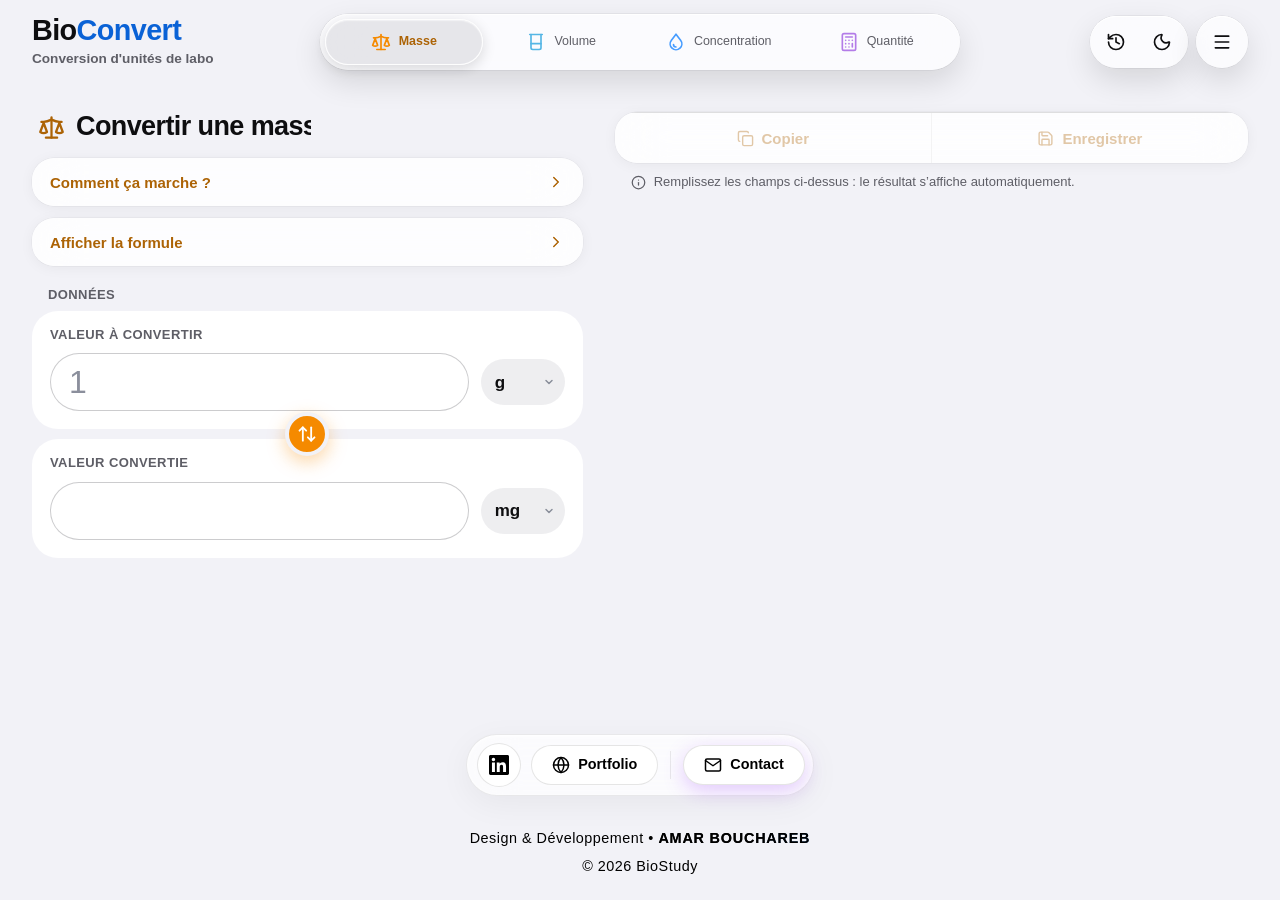
==== commit 83da8bd2: "BioConvert : cartes De/Vers saisissables et bouton d'inversion Co-Authored-By: Claude Opus 5.5 <nore" ====
--- a/BioConvert/index.html
+++ b/BioConvert/index.html
@@ -560,6 +560,31 @@
 #bc .cal:active .th{scale:1.06 1.1}
 #bc .cal button{z-index:2;border-radius:999px;height:52px}
 #bc .cal button.on small{color:var(--acc-tx);font-weight:600}
+
+/* ---- Conversion v2 (nov. 2026) : deux cartes De / Vers éditables + inversion ---- */
+#bc.cv #rt,#bc.cv .rv,#bc.cv #mini{display:none!important}
+#bc.cv .rg{margin-top:4px}
+.grp.cvg,#bc .grp.cvg{overflow:visible;background:none!important;box-shadow:none!important;border:0!important;-webkit-backdrop-filter:none!important;backdrop-filter:none!important;display:flex;flex-direction:column;gap:10px;border-radius:0}
+.grp.cvg>.vr{background:var(--grp);border-radius:26px}
+.grp.cvg>.vr::before{display:none!important}
+.vr.big{flex-direction:column;align-items:stretch;gap:10px;padding:16px 18px 18px;min-height:0}
+.vr.big .lb{flex:none;gap:8px}
+.vr.big .sym{display:none}
+.grp.cvg::after,.grp.cvg::before{display:none!important}
+.vr.big .ctl{flex:none;width:100%;min-width:0}
+.vr.big .val{min-width:0}
+.vr.big :is(.ln,.ls){font-size:13px;font-weight:600;text-transform:uppercase;letter-spacing:.4px;color:var(--tx2)}
+.vr.big .ctl{justify-content:space-between;gap:12px}
+.vr.big .val{flex:1 1 auto;width:auto;height:58px;padding:0 18px;font-size:32px;font-weight:700;text-align:left;letter-spacing:-.5px;font-variant-numeric:tabular-nums}
+.vr.big .sel{flex:0 0 auto;width:auto;min-width:84px;height:46px;font-size:17px;font-weight:600}
+.vr.big .exp{height:46px;font-size:18px}
+#bc .vr.big:focus-within{background:var(--grp);box-shadow:0 0 0 2px color-mix(in srgb,var(--acc) 45%,transparent)}
+.vr.big[id$="-r-b"] .val{color:var(--acc-tx)}
+.swap{position:absolute;left:50%;bottom:-27px;translate:-50% 0;z-index:5;width:44px;height:44px;border-radius:50%;display:grid;place-items:center;
+background:var(--acc);color:#fff;border:4px solid var(--bg,#f2f2f7);box-shadow:0 6px 18px color-mix(in srgb,var(--acc) 35%,transparent);cursor:pointer;transition:transform .45s var(--spring)}
+[data-theme=dark] .swap{border-color:#000}
+.swap svg{width:20px;height:20px;fill:none;stroke:currentColor;stroke-width:2.2;stroke-linecap:round;stroke-linejoin:round}
+.swap:active{transform:scale(.9)}.swap.spin svg{transition:rotate .45s var(--spring);rotate:180deg}
 </style>
 </head>
 <body>
@@ -789,7 +814,10 @@
 <div class="ctl">${field(`${tb.id}-${v.k}`,'val','v_'+v.n,'decimal',v.ph)}<span class="x10">×10</span>${field(`${tb.id}-${v.k}-e`,'exp','a_exp','text','0')}${unitCtl(`${tb.id}-${v.k}-u`,v.dim,v.u)}</div></div>`).join('')}${(tb.params||[]).filter(p=>p.main).map(p=>parRow(tb,p)).join('')}</div>
 </section>`).join('');
 /* options qui ne servent qu'à la préparation : sous le résultat, dans « Préparer au labo » */
-TABS.forEach(tb=>{if(tb.conv){const c=$(tb.id+'-cal');c.hidden=true;c.previousElementSibling.hidden=true}});
+TABS.forEach(tb=>{if(tb.conv){const c=$(tb.id+'-cal');c.hidden=true;c.previousElementSibling.hidden=true;
+  const ra=$(tb.id+'-r-a'),rb=$(tb.id+'-r-b'),g=ra.parentNode,m=$(tb.id+'-r-M');g.classList.add('cvg');ra.classList.add('big');rb.classList.add('big');
+  ra.after(rb);if(m)g.appendChild(m);
+  ra.insertAdjacentHTML('beforeend','<button type="button" class="swap" data-swap="'+tb.id+'" aria-label="Inverser les unités"><svg viewBox="0 0 24 24" aria-hidden="true"><path d="m21 16-4 4-4-4"/><path d="M17 20V4"/><path d="m3 8 4-4 4 4"/><path d="M7 4v16"/></svg></button>')}});
 $('mPar').innerHTML=TABS.map((tb,i)=>{const ps=(tb.params||[]).filter(p=>!p.main);return ps.length?`<div class="grp mpar" data-i="${i}" hidden>${ps.map(p=>parRow(tb,p)).join('')}</div>`:''}).join('');
 $('nav').insertAdjacentHTML('beforeend',TABS.map((tb,i)=>`<button class="nb" data-tab="${i}">${IC[tb.ic]}<span></span></button>`).join(''));
 $('rn').innerHTML=TABS.map(tb=>`<span>${IC[tb.ic]}</span>`).join('');
@@ -800,11 +828,11 @@
    son unité passe dans le résultat ; l'ancienne inconnue redevient une ligne saisissable, avec sa valeur calculée */
 const segSet=(seg,i)=>{seg.style.setProperty('--i',i);seg.querySelectorAll('button').forEach((b,j)=>{b.classList.toggle('on',j===i);b.setAttribute('aria-pressed',j===i)})};
 const home=u=>$(u.id.replace(/^(\w+)-(\w+)-u$/,'$1-r-$2')).lastElementChild;
-function dockUnit(){const tb=cur(),u=$(`${tb.id}-${S.tgt[tb.id]}-u`),ru=$('ru'),o=ru.firstElementChild;
+function dockUnit(){if(cur().conv){const o=$('ru').firstElementChild;if(o)home(o).appendChild(o);return}const tb=cur(),u=$(`${tb.id}-${S.tgt[tb.id]}-u`),ru=$('ru'),o=ru.firstElementChild;
   if(o===u)return;if(o)home(o).appendChild(o);ru.appendChild(u)}
 function setTarget(tb,k,user){
   S.tgt[tb.id]=k;segSet($(tb.id+'-cal'),tb.vars.findIndex(v=>v.k===k));
-  tb.vars.forEach(v=>{const r=$(`${tb.id}-r-${v.k}`),hide=v.k===k;
+  tb.vars.forEach(v=>{const r=$(`${tb.id}-r-${v.k}`),hide=v.k===k&&!tb.conv;
     if(user&&r.hidden&&!hide&&!RM)r.animate([{opacity:0,transform:'translateY(-6px)'},{opacity:1,transform:'none'}],{duration:350,easing:'cubic-bezier(.22,1,.36,1)'});
     r.hidden=hide});
   const fl=$(tb.id+'-fml');fl.innerHTML=tb.f[k];
@@ -843,7 +871,7 @@
 /* options d'un onglet (valeurs par défaut, puis choix mémorisés ; champs numériques en unités de base) */
 function readPar(tb){const P={...(tb.def||{}),...(S.par[tb.id]||{})};
   (tb.params||[]).filter(p=>p.t==='num').forEach(p=>{const r=readVal(tb.id,p.k);P[p.k]='v' in r&&r.v>0?r.v*fu(p.dim,$(`${tb.id}-${p.k}-u`).value):null});return P}
-function recalc(){S.rsci=isSci(cur().id,S.tgt[cur().id]);
+function recalc(){BC.classList.toggle('cv',!!cur().conv);S.rsci=isSci(cur().id,S.tgt[cur().id]);
   const tb=cur(),id=tb.id,k=S.tgt[id],kv=tb.vars.find(v=>v.k===k),un=$(`${id}-${k}-u`).value,x={},parts=[],U={};
   tb.vars.forEach(v=>U[v.k]=$(`${id}-${v.k}-u`).value);
   const sk=tb.skip?tb.skip(U):[];tb.vars.forEach(v=>$(`${id}-r-${v.k}`).classList.toggle('off',sk.includes(v.k)&&v.k!==k));
@@ -904,6 +932,7 @@
   if(el.matches('.pl')){setPar(el.dataset.par,el.value);recalc();return}
   if(!el.matches('.val,.exp'))return;
   const re=el.matches('.exp')?/[^0-9+\-−]/g:/[^0-9.,eE+\-−×x^*\/:]/g;if(re.test(el.value))el.value=el.value.replace(re,'');
+  {const tb=cur(),m=tb.conv&&el.id.match(/^\w+-(a|b)(-e)?$/);if(m&&S.tgt[tb.id]===m[1])setTarget(tb,m[1]==='a'?'b':'a',false)}
   recalc();save()});
 BC.addEventListener('change',e=>{const el=e.target;
   if(el.matches('select[data-par]')){buzz();setPar(el.dataset.par,el.value);recalc();return}
@@ -912,6 +941,10 @@
   if(e.key==='Enter')el.blur();
   if(el.matches('.exp')&&(e.key==='ArrowUp'||e.key==='ArrowDown')){e.preventDefault();el.value=(parseInt(el.value,10)||0)+(e.key==='ArrowUp'?1:-1);el.dispatchEvent(new Event('input',{bubbles:true}))}});
 BC.addEventListener('click',e=>{
+  const sw=e.target.closest('[data-swap]');if(sw){const id=sw.dataset.swap,tb=TABS.find(x=>x.id===id),q=k=>$(id+k),ua=q('-a-u'),ub=q('-b-u'),u1=ua.value;
+    setUnit(ua,ub.value);setUnit(ub,u1);[['',''],['-e','-e']].forEach(([x])=>{const a=q('-a'+x).value;q('-a'+x).value=q('-b'+x).value;q('-b'+x).value=a});
+    const fa=FX[id+'-a'],fb=FX[id+'-b'];delete FX[id+'-a'];delete FX[id+'-b'];if(fb)FX[id+'-a']=fb;if(fa)FX[id+'-b']=fa;sto.s(FXK,JSON.stringify(FX));applyFx();
+    sw.classList.toggle('spin');buzz();setTarget(tb,'b',false);recalc();save();return}
   const pi=e.target.closest('[data-pint]');if(pi){const[path,inc]=pi.dataset.pint.split(':'),[tid,k]=path.split('.'),tb=TABS.find(x=>x.id===tid),p=tb.params.find(x=>x.k===k),cur0={...(tb.def||{}),...(S.par[tid]||{})}[k];
     const v=Math.min(p.max||99,Math.max(p.min||1,(+cur0||1)+Number(inc)));buzz(8);setPar(path,v);$(`${tid}-p-${k}`).textContent=v;recalc();return}
   const pv=e.target.closest('.pseg button');if(pv){const sg=pv.parentNode;buzz();setPar(sg.dataset.par,pv.dataset.pv);segSet(sg,[...sg.querySelectorAll('button')].indexOf(pv));recalc();return}
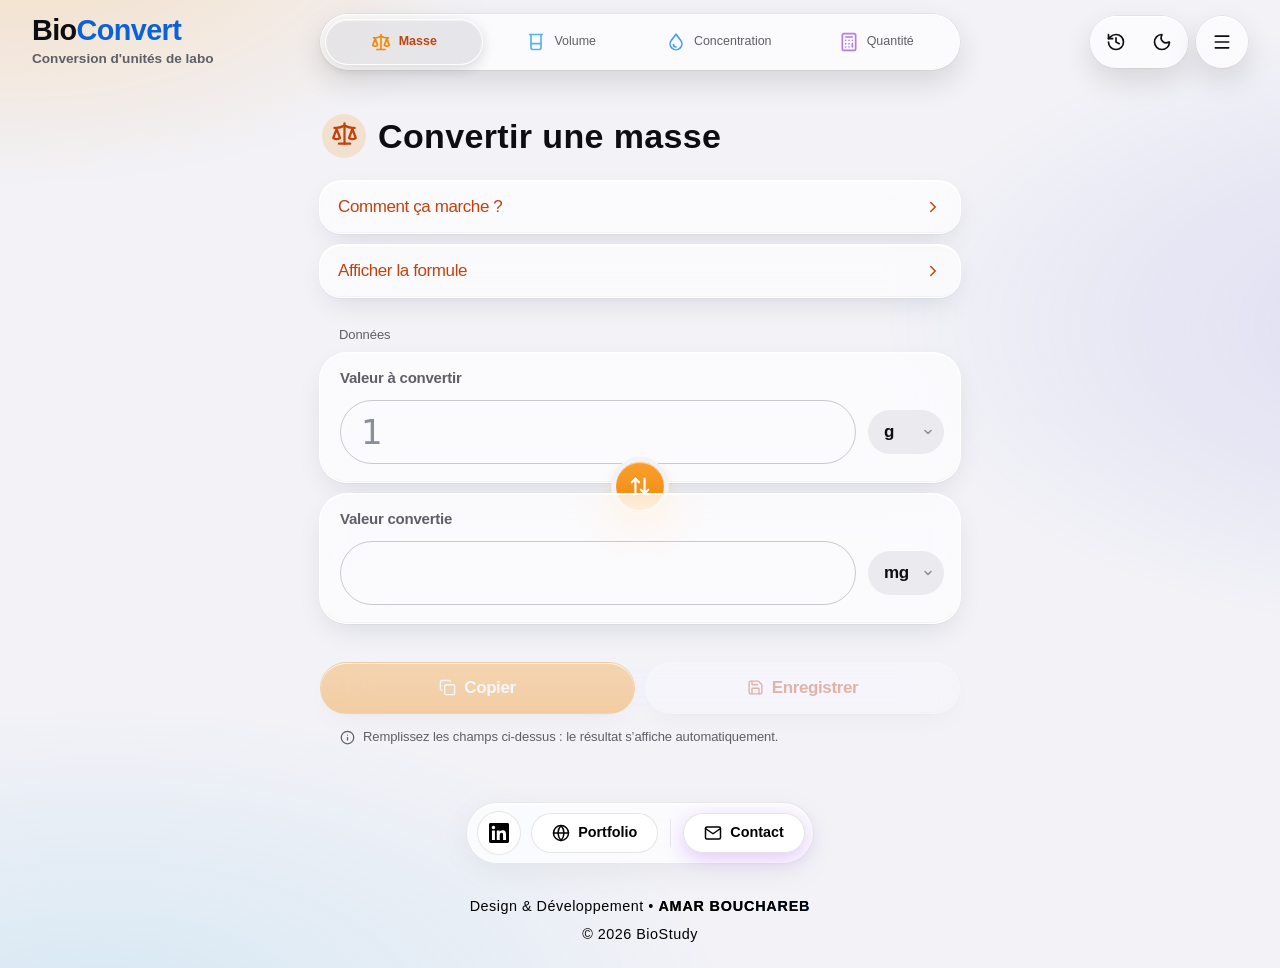
==== commit 8e7911ef: "BioConvert : design iOS 27 (verre, profondeur, typographie, couleurs) Co-Authored-By: Claude Opus 5." ====
--- a/BioConvert/index.html
+++ b/BioConvert/index.html
@@ -585,6 +585,53 @@
 [data-theme=dark] .swap{border-color:#000}
 .swap svg{width:20px;height:20px;fill:none;stroke:currentColor;stroke-width:2.2;stroke-linecap:round;stroke-linejoin:round}
 .swap:active{transform:scale(.9)}.swap.spin svg{transition:rotate .45s var(--spring);rotate:180deg}
+
+/* ==== iOS 27 (nov. 2026) : profondeur, verre, typographie HIG ==== */
+#bc{--r-card:28px;--g-bg:rgba(255,255,255,.66);--g-rim:rgba(255,255,255,.9);--g-sh:0 1px 1px rgba(16,24,40,.04),0 10px 30px -8px rgba(16,24,40,.12);--g-in:inset 0 1px 0 rgba(255,255,255,.95),inset 0 -1px 0 rgba(0,0,0,.03);--rnd:ui-rounded,"SF Pro Rounded",-apple-system,system-ui,sans-serif}
+[data-theme=dark] #bc{--g-bg:rgba(36,36,40,.58);--g-rim:rgba(255,255,255,.12);--g-sh:0 12px 34px -10px rgba(0,0,0,.7);--g-in:inset 0 1px 0 rgba(255,255,255,.10),inset 0 -1px 0 rgba(0,0,0,.25)}
+[data-theme=light] #bc[data-tab="0"],#bc[data-tab="0"]{--acc-tx:#c2410c}
+[data-theme=light] #bc[data-tab="1"],#bc[data-tab="1"]{--acc-tx:#0369a1}
+[data-theme=light] #bc[data-tab="2"],#bc[data-tab="2"]{--acc-tx:#0058d0}
+[data-theme=light] #bc[data-tab="3"],#bc[data-tab="3"]{--acc-tx:#7e3bb0}
+[data-theme=dark] #bc[data-tab="0"]{--acc-tx:#ffb340}[data-theme=dark] #bc[data-tab="1"]{--acc-tx:#70d7ff}[data-theme=dark] #bc[data-tab="2"]{--acc-tx:#5cabff}[data-theme=dark] #bc[data-tab="3"]{--acc-tx:#da8fff}
+body::before{content:"";position:fixed;inset:-20%;z-index:-1;pointer-events:none;transition:background .6s;
+background:radial-gradient(40% 30% at 15% 8%,color-mix(in srgb,var(--tabc,#ff9500) 22%,transparent),transparent 70%),radial-gradient(45% 35% at 95% 40%,color-mix(in srgb,#5856d6 14%,transparent),transparent 70%),radial-gradient(50% 35% at 20% 95%,color-mix(in srgb,#32ade6 14%,transparent),transparent 70%)}
+[data-theme=dark] body::before{opacity:.55}
+/* titre : Large Title */
+#bc .thead{margin:6px 2px 22px;gap:12px;width:auto;align-self:stretch}
+#bc .rttl.roll,#bc .rttl span{height:44px}
+#bc .rttl{font-size:clamp(26px,7.4vw,34px);line-height:1.2;white-space:normal;font-weight:700;letter-spacing:.37px}
+#bc .rnb{width:44px;height:44px;border-radius:50%;background:color-mix(in srgb,var(--acc) 16%,transparent);display:grid;place-items:center;color:var(--acc-tx);flex:none}
+/* verre commun */
+#bc :is(.fold,.grp.cvg>.vr,.grp:not(.cvg)),#bc.cv .acts .ab{background:var(--g-bg)!important;border:.5px solid var(--g-rim)!important;box-shadow:var(--g-in),var(--g-sh)!important;-webkit-backdrop-filter:blur(30px) saturate(180%);backdrop-filter:blur(30px) saturate(180%)}
+#bc .fold{border-radius:22px;margin-top:10px}
+#bc .fold:first-of-type{margin-top:0}
+#bc .fh{min-height:52px;padding:0 18px;font-size:17px;font-weight:500;letter-spacing:-.4px}
+#bc .gh{margin:28px 20px 8px;font-size:13px;font-weight:500;letter-spacing:-.08px;text-transform:none;color:var(--tx2)}
+/* cartes De / Vers */
+.grp.cvg{gap:8px}
+.grp.cvg>.vr{border-radius:var(--r-card)}
+.vr.big{padding:16px 16px 18px 20px;gap:12px}
+.vr.big :is(.ln,.ls){font-size:15px;font-weight:600;letter-spacing:-.24px;text-transform:none;color:var(--tx2)}
+.vr.big .val{height:64px;padding:0 20px;font-family:var(--rnd);font-size:34px;font-weight:600;letter-spacing:.2px;border:1px solid var(--fb);background:transparent!important}
+.vr.big .val:focus{border-color:var(--acc);box-shadow:0 0 0 4px color-mix(in srgb,var(--acc) 18%,transparent)}
+.vr.big[id$="-r-b"] .val{color:var(--acc-tx)}
+.vr.big .sel{height:44px;min-width:76px;padding:0 30px 0 16px;font-size:17px;font-weight:600;letter-spacing:-.4px;background-color:var(--fill)}
+#bc .vr.big:focus-within{box-shadow:var(--g-in),var(--g-sh),0 0 0 1.5px color-mix(in srgb,var(--acc) 40%,transparent)!important}
+.swap{width:48px;height:48px;bottom:-28px;border:0;color:#fff;
+background:linear-gradient(180deg,color-mix(in srgb,var(--acc) 82%,#fff),var(--acc));
+box-shadow:inset 0 1px 0 rgba(255,255,255,.55),0 0 0 5px var(--sw-ring,#f2f2f7),0 8px 20px -4px color-mix(in srgb,var(--acc) 55%,transparent)}
+[data-theme=dark] .swap{--sw-ring:#000}
+.swap svg{width:22px;height:22px;stroke-width:2.4}
+/* actions en capsules séparées */
+#bc.cv .rg{background:none;border:0;box-shadow:none;overflow:visible;margin-top:20px}
+#bc.cv .rg::after{display:none}
+#bc.cv .acts{border:0;gap:10px}
+#bc.cv .ab{height:52px;border-radius:999px;font-size:17px;font-weight:600;letter-spacing:-.4px}
+#bc.cv .ab+.ab{border-left:.5px solid var(--g-rim)!important}
+#bc.cv .acts .ab:first-child{background:linear-gradient(180deg,color-mix(in srgb,var(--acc) 85%,#fff),var(--acc))!important;color:#fff!important;border-color:transparent!important}
+@media (min-width:900px){#bc.cv .stage{display:block;max-width:640px;margin-inline:auto}#bc.cv .results{margin-top:18px}#bc.cv .inputs{display:flex}#bc.cv .stage>*{width:100%;max-width:640px;margin-inline:auto}}
+#bc .tip{margin:14px 20px 0;font-size:13px;line-height:18px;letter-spacing:-.08px}
 </style>
 </head>
 <body>
@@ -792,7 +839,7 @@
 function writeVal(id,k,v,sig){const A=$(`${id}-${k}`),E=$(`${id}-${k}-e`);
   if(v==null||v===0){A.value=v===0?'0':'';E.value='';return}
   if(isSci(id,k)){const[m,e]=v.toExponential(sig-1).split('e');A.value=dec(String(Number(m)));E.value=String(+e)}
-  else{A.value=dec(String(Number(v.toPrecision(sig))));E.value=''}}
+  else{A.value=dec(grp(String(Number(v.toPrecision(sig)))));E.value=''}}
 
 
 /* ---------- 7. Construction : barre d'onglets, titres, vues, options ---------- */
@@ -903,7 +950,7 @@
 function setTab(i,dir){
   const old=S.tab;if(i===old)return;
   const next=$('view'+i),prev=old>=0?$('view'+old):null,my=++tabTok;
-  dir=dir||(i>old?1:-1);S.tab=i;BC.dataset.tab=i;sto.s('bcv_tab',i);
+  dir=dir||(i>old?1:-1);S.tab=i;BC.dataset.tab=i;document.body.style.setProperty('--tabc',['#ff9500','#32ade6','#007aff','#af52de'][i]||'#ff9500');sto.s('bcv_tab',i);
   navCtl.select(i);nbs.forEach((b,k)=>b.classList.toggle('on',k===i));
   $('rn').style.transform=$('rtt').style.transform=`translateY(${-i*100/TABS.length}%)`;
   if(prev){buzz();scrollTo(0,0)}
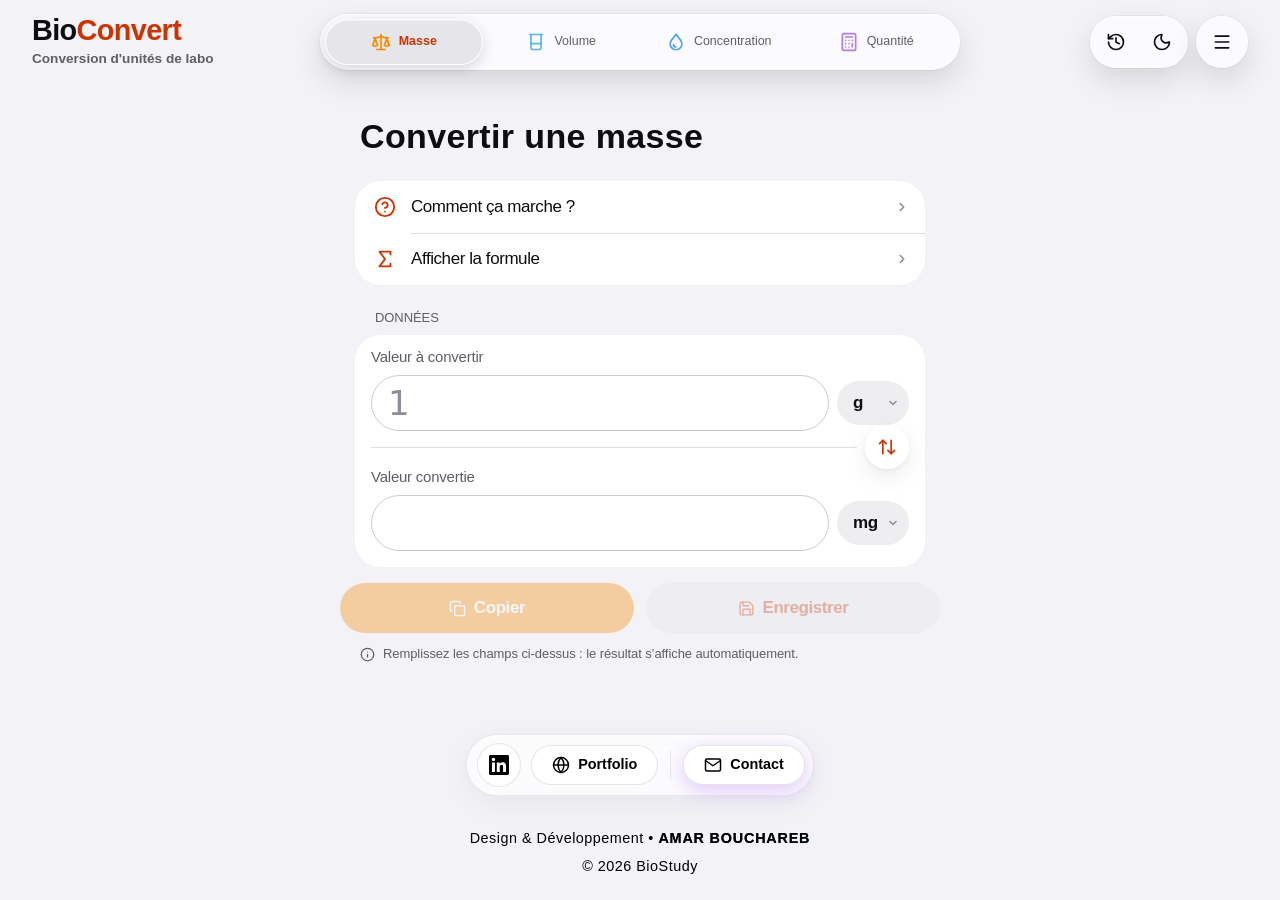
==== commit 59a12616: "BioConvert : design Liquid Glass (surfaces groupées, verre pour les commandes, couleur de l'onglet) " ====
--- a/BioConvert/index.html
+++ b/BioConvert/index.html
@@ -561,77 +561,66 @@
 #bc .cal button{z-index:2;border-radius:999px;height:52px}
 #bc .cal button.on small{color:var(--acc-tx);font-weight:600}
 
-/* ---- Conversion v2 (nov. 2026) : deux cartes De / Vers éditables + inversion ---- */
+/* ==== Convertir v3 (nov. 2026) : Liquid Glass d'Apple ====
+   Contenu = surfaces pleines groupées (liste « inset grouped », rayon 26) ; verre réservé aux commandes qui flottent
+   (barre, boutons ronds, bouton d'inversion). Grille de 8 pt, marges 16/20, cibles >= 44 pt, coins concentriques.
+   Typo HIG : Large Title 34/41 bold, Body 17, Subheadline 15, Footnote 13. Une seule couleur : l'accent de l'onglet. */
+#bc{--brand:var(--acc-tx);--card:#fff;--rc:26px;--pad:16px;--rnd:ui-rounded,"SF Pro Rounded",-apple-system,system-ui,sans-serif;
+ --gl:rgba(255,255,255,.72);--gl-b:rgba(255,255,255,.85);--gl-sh:0 2px 6px rgba(0,0,0,.06),0 8px 24px rgba(0,0,0,.08)}
+[data-theme=dark] #bc{--card:#1c1c1e;--gl:rgba(58,58,60,.62);--gl-b:rgba(255,255,255,.14);--gl-sh:0 8px 24px rgba(0,0,0,.5)}
+#bc[data-tab="0"]{--acc-tx:#c93400}#bc[data-tab="1"]{--acc-tx:#0071a4}#bc[data-tab="2"]{--acc-tx:#0062cc}#bc[data-tab="3"]{--acc-tx:#8944ab}
+[data-theme=dark] #bc[data-tab="0"]{--acc-tx:#ffb340}[data-theme=dark] #bc[data-tab="1"]{--acc-tx:#70d7ff}[data-theme=dark] #bc[data-tab="2"]{--acc-tx:#409cff}[data-theme=dark] #bc[data-tab="3"]{--acc-tx:#da8fff}
+#bc .logo i{color:var(--acc-tx);transition:color .4s}
+/* titre */
+#bc .thead{margin:8px 4px 24px;gap:12px;align-self:stretch}
+#bc .rttl.roll,#bc .rttl span{height:41px}
+#bc .rttl{font-size:clamp(28px,8.2vw,34px);line-height:41px;font-weight:700;letter-spacing:.37px}
+#bc .rnb{display:none}
+/* surfaces de contenu : pleines, sans verre ni ombre (le verre est pour les commandes) */
+#bc :is(.fold,.grp,.rg){background:var(--card)!important;border:0!important;box-shadow:none!important;-webkit-backdrop-filter:none!important;backdrop-filter:none!important;border-radius:var(--rc)}
+#bc :is(.fold,.grp,.rg)::after{display:none!important}
+#bc .gh{margin:24px 20px 8px;font-size:13px;line-height:18px;font-weight:400;letter-spacing:-.08px;text-transform:uppercase;color:var(--tx2)}
+/* « Comment ça marche ? » + « Afficher la formule » = une seule liste groupée */
+#bc .fold{margin:0;border-radius:0}
+#bc .fold.how-w{border-radius:var(--rc) var(--rc) 0 0}
+#bc .fold.how-w+.fold{border-radius:0 0 var(--rc) var(--rc);position:relative}
+#bc .fold.how-w+.fold::before{content:"";position:absolute;top:0;left:56px;right:0;height:.5px;background:var(--sep);z-index:1}
+#bc .fh{min-height:52px;padding:0 16px;gap:12px;font-size:17px;line-height:22px;font-weight:400;letter-spacing:-.43px;color:var(--tx)}
+#bc .fh>span{flex:1}
+#bc .fh .fi{width:28px;height:28px;flex:none;display:grid;place-items:center;color:var(--acc-tx)}
+#bc .fh .fi svg{width:22px;height:22px}
+#bc .fh>.ic:last-child{font-size:14px;color:var(--tx3);stroke-width:2.6}
+/* cartes Valeur / Résultat : une seule surface, deux rangées séparées par un filet */
+.grp.cvg{overflow:visible;display:block}
+.vr.big{flex-direction:column;align-items:stretch;gap:8px;padding:12px var(--pad) 16px;min-height:0}
+.vr.big+.vr.big{padding-top:20px}
+.vr.big .lb{flex:none}.vr.big .sym{display:none}
+.vr.big :is(.ln,.ls){font-size:15px;line-height:20px;font-weight:400;letter-spacing:-.23px;color:var(--tx2)}
+.vr.big .ctl{flex:none;width:100%;min-width:0;justify-content:space-between;gap:8px}
+.vr.big .val{flex:1 1 auto;min-width:0;width:auto;height:56px;padding:0 16px;font-family:var(--rnd);font-size:34px;line-height:41px;font-weight:500;letter-spacing:.2px;text-align:left;font-variant-numeric:tabular-nums;border:1px solid var(--fb);background:transparent!important}
+.vr.big .val:focus{border-color:var(--acc);box-shadow:0 0 0 3px color-mix(in srgb,var(--acc) 20%,transparent)}
+.vr.big[id$="-r-b"] .val{color:var(--acc-tx)}
+.vr.big .exp{height:44px;font-size:17px}
+.vr.big .sel{flex:0 0 auto;width:auto;min-width:72px;height:44px;padding:0 30px 0 16px;font-size:17px;font-weight:600;letter-spacing:-.43px}
+#bc .vr.big:focus-within{background:transparent}
+/* bouton d'inversion : commande en verre posée sur le filet, à droite comme dans les convertisseurs d'Apple */
+.swap{position:absolute;right:var(--pad);bottom:-22px;z-index:5;width:44px;height:44px;border-radius:50%;display:grid;place-items:center;padding:0;
+ color:var(--acc-tx);background:var(--gl);border:.5px solid var(--gl-b);box-shadow:inset 0 1px 0 rgba(255,255,255,.5),var(--gl-sh);
+ -webkit-backdrop-filter:blur(20px) saturate(180%);backdrop-filter:blur(20px) saturate(180%);cursor:pointer;transition:transform .35s var(--spring)}
+.swap svg{width:20px;height:20px;fill:none;stroke:currentColor;stroke-width:2;stroke-linecap:round;stroke-linejoin:round;transition:transform .45s var(--spring)}
+.swap:active{transform:scale(.88)}.swap.spin svg{transform:rotate(180deg)}
+.vr.big .ctl .sel{margin-right:0}
+.vr.big[id$="-r-a"] .ctl{padding-right:0}
+/* le filet entre les deux rangées s'arrête avant le bouton */
+.grp.cvg>.vr.big+.vr.big::before{display:block!important;left:var(--pad);right:calc(var(--pad) + 52px)}
+/* actions : bouton principal plein, secondaire gris (styles d'Apple) */
 #bc.cv #rt,#bc.cv .rv,#bc.cv #mini{display:none!important}
-#bc.cv .rg{margin-top:4px}
-.grp.cvg,#bc .grp.cvg{overflow:visible;background:none!important;box-shadow:none!important;border:0!important;-webkit-backdrop-filter:none!important;backdrop-filter:none!important;display:flex;flex-direction:column;gap:10px;border-radius:0}
-.grp.cvg>.vr{background:var(--grp);border-radius:26px}
-.grp.cvg>.vr::before{display:none!important}
-.vr.big{flex-direction:column;align-items:stretch;gap:10px;padding:16px 18px 18px;min-height:0}
-.vr.big .lb{flex:none;gap:8px}
-.vr.big .sym{display:none}
-.grp.cvg::after,.grp.cvg::before{display:none!important}
-.vr.big .ctl{flex:none;width:100%;min-width:0}
-.vr.big .val{min-width:0}
-.vr.big :is(.ln,.ls){font-size:13px;font-weight:600;text-transform:uppercase;letter-spacing:.4px;color:var(--tx2)}
-.vr.big .ctl{justify-content:space-between;gap:12px}
-.vr.big .val{flex:1 1 auto;width:auto;height:58px;padding:0 18px;font-size:32px;font-weight:700;text-align:left;letter-spacing:-.5px;font-variant-numeric:tabular-nums}
-.vr.big .sel{flex:0 0 auto;width:auto;min-width:84px;height:46px;font-size:17px;font-weight:600}
-.vr.big .exp{height:46px;font-size:18px}
-#bc .vr.big:focus-within{background:var(--grp);box-shadow:0 0 0 2px color-mix(in srgb,var(--acc) 45%,transparent)}
-.vr.big[id$="-r-b"] .val{color:var(--acc-tx)}
-.swap{position:absolute;left:50%;bottom:-27px;translate:-50% 0;z-index:5;width:44px;height:44px;border-radius:50%;display:grid;place-items:center;
-background:var(--acc);color:#fff;border:4px solid var(--bg,#f2f2f7);box-shadow:0 6px 18px color-mix(in srgb,var(--acc) 35%,transparent);cursor:pointer;transition:transform .45s var(--spring)}
-[data-theme=dark] .swap{border-color:#000}
-.swap svg{width:20px;height:20px;fill:none;stroke:currentColor;stroke-width:2.2;stroke-linecap:round;stroke-linejoin:round}
-.swap:active{transform:scale(.9)}.swap.spin svg{transition:rotate .45s var(--spring);rotate:180deg}
-
-/* ==== iOS 27 (nov. 2026) : profondeur, verre, typographie HIG ==== */
-#bc{--r-card:28px;--g-bg:rgba(255,255,255,.66);--g-rim:rgba(255,255,255,.9);--g-sh:0 1px 1px rgba(16,24,40,.04),0 10px 30px -8px rgba(16,24,40,.12);--g-in:inset 0 1px 0 rgba(255,255,255,.95),inset 0 -1px 0 rgba(0,0,0,.03);--rnd:ui-rounded,"SF Pro Rounded",-apple-system,system-ui,sans-serif}
-[data-theme=dark] #bc{--g-bg:rgba(36,36,40,.58);--g-rim:rgba(255,255,255,.12);--g-sh:0 12px 34px -10px rgba(0,0,0,.7);--g-in:inset 0 1px 0 rgba(255,255,255,.10),inset 0 -1px 0 rgba(0,0,0,.25)}
-[data-theme=light] #bc[data-tab="0"],#bc[data-tab="0"]{--acc-tx:#c2410c}
-[data-theme=light] #bc[data-tab="1"],#bc[data-tab="1"]{--acc-tx:#0369a1}
-[data-theme=light] #bc[data-tab="2"],#bc[data-tab="2"]{--acc-tx:#0058d0}
-[data-theme=light] #bc[data-tab="3"],#bc[data-tab="3"]{--acc-tx:#7e3bb0}
-[data-theme=dark] #bc[data-tab="0"]{--acc-tx:#ffb340}[data-theme=dark] #bc[data-tab="1"]{--acc-tx:#70d7ff}[data-theme=dark] #bc[data-tab="2"]{--acc-tx:#5cabff}[data-theme=dark] #bc[data-tab="3"]{--acc-tx:#da8fff}
-body::before{content:"";position:fixed;inset:-20%;z-index:-1;pointer-events:none;transition:background .6s;
-background:radial-gradient(40% 30% at 15% 8%,color-mix(in srgb,var(--tabc,#ff9500) 22%,transparent),transparent 70%),radial-gradient(45% 35% at 95% 40%,color-mix(in srgb,#5856d6 14%,transparent),transparent 70%),radial-gradient(50% 35% at 20% 95%,color-mix(in srgb,#32ade6 14%,transparent),transparent 70%)}
-[data-theme=dark] body::before{opacity:.55}
-/* titre : Large Title */
-#bc .thead{margin:6px 2px 22px;gap:12px;width:auto;align-self:stretch}
-#bc .rttl.roll,#bc .rttl span{height:44px}
-#bc .rttl{font-size:clamp(26px,7.4vw,34px);line-height:1.2;white-space:normal;font-weight:700;letter-spacing:.37px}
-#bc .rnb{width:44px;height:44px;border-radius:50%;background:color-mix(in srgb,var(--acc) 16%,transparent);display:grid;place-items:center;color:var(--acc-tx);flex:none}
-/* verre commun */
-#bc :is(.fold,.grp.cvg>.vr,.grp:not(.cvg)),#bc.cv .acts .ab{background:var(--g-bg)!important;border:.5px solid var(--g-rim)!important;box-shadow:var(--g-in),var(--g-sh)!important;-webkit-backdrop-filter:blur(30px) saturate(180%);backdrop-filter:blur(30px) saturate(180%)}
-#bc .fold{border-radius:22px;margin-top:10px}
-#bc .fold:first-of-type{margin-top:0}
-#bc .fh{min-height:52px;padding:0 18px;font-size:17px;font-weight:500;letter-spacing:-.4px}
-#bc .gh{margin:28px 20px 8px;font-size:13px;font-weight:500;letter-spacing:-.08px;text-transform:none;color:var(--tx2)}
-/* cartes De / Vers */
-.grp.cvg{gap:8px}
-.grp.cvg>.vr{border-radius:var(--r-card)}
-.vr.big{padding:16px 16px 18px 20px;gap:12px}
-.vr.big :is(.ln,.ls){font-size:15px;font-weight:600;letter-spacing:-.24px;text-transform:none;color:var(--tx2)}
-.vr.big .val{height:64px;padding:0 20px;font-family:var(--rnd);font-size:34px;font-weight:600;letter-spacing:.2px;border:1px solid var(--fb);background:transparent!important}
-.vr.big .val:focus{border-color:var(--acc);box-shadow:0 0 0 4px color-mix(in srgb,var(--acc) 18%,transparent)}
-.vr.big[id$="-r-b"] .val{color:var(--acc-tx)}
-.vr.big .sel{height:44px;min-width:76px;padding:0 30px 0 16px;font-size:17px;font-weight:600;letter-spacing:-.4px;background-color:var(--fill)}
-#bc .vr.big:focus-within{box-shadow:var(--g-in),var(--g-sh),0 0 0 1.5px color-mix(in srgb,var(--acc) 40%,transparent)!important}
-.swap{width:48px;height:48px;bottom:-28px;border:0;color:#fff;
-background:linear-gradient(180deg,color-mix(in srgb,var(--acc) 82%,#fff),var(--acc));
-box-shadow:inset 0 1px 0 rgba(255,255,255,.55),0 0 0 5px var(--sw-ring,#f2f2f7),0 8px 20px -4px color-mix(in srgb,var(--acc) 55%,transparent)}
-[data-theme=dark] .swap{--sw-ring:#000}
-.swap svg{width:22px;height:22px;stroke-width:2.4}
-/* actions en capsules séparées */
-#bc.cv .rg{background:none;border:0;box-shadow:none;overflow:visible;margin-top:20px}
-#bc.cv .rg::after{display:none}
-#bc.cv .acts{border:0;gap:10px}
-#bc.cv .ab{height:52px;border-radius:999px;font-size:17px;font-weight:600;letter-spacing:-.4px}
-#bc.cv .ab+.ab{border-left:.5px solid var(--g-rim)!important}
-#bc.cv .acts .ab:first-child{background:linear-gradient(180deg,color-mix(in srgb,var(--acc) 85%,#fff),var(--acc))!important;color:#fff!important;border-color:transparent!important}
-@media (min-width:900px){#bc.cv .stage{display:block;max-width:640px;margin-inline:auto}#bc.cv .results{margin-top:18px}#bc.cv .inputs{display:flex}#bc.cv .stage>*{width:100%;max-width:640px;margin-inline:auto}}
-#bc .tip{margin:14px 20px 0;font-size:13px;line-height:18px;letter-spacing:-.08px}
+#bc.cv .rg{background:none!important;overflow:visible;margin-top:16px}
+#bc.cv .acts{border:0;gap:12px}
+#bc.cv .acts .ab{height:50px;border-radius:999px;border:0!important;font-size:17px;font-weight:600;letter-spacing:-.43px;background:var(--fill);color:var(--acc-tx)}
+#bc.cv .acts .ab:first-child{background:var(--acc);color:#fff}
+#bc .tip{margin:12px 20px 0;font-size:13px;line-height:18px;letter-spacing:-.08px;color:var(--tx2)}
+@media (min-width:900px){#bc.cv .stage{display:block}#bc.cv .stage>*{width:100%;max-width:600px;margin-inline:auto}#bc.cv .inputs{display:flex}#bc.cv .results{margin-top:0;padding-inline:0}#bc.cv .thead{margin-left:20px}}
 </style>
 </head>
 <body>
@@ -950,7 +939,7 @@
 function setTab(i,dir){
   const old=S.tab;if(i===old)return;
   const next=$('view'+i),prev=old>=0?$('view'+old):null,my=++tabTok;
-  dir=dir||(i>old?1:-1);S.tab=i;BC.dataset.tab=i;document.body.style.setProperty('--tabc',['#ff9500','#32ade6','#007aff','#af52de'][i]||'#ff9500');sto.s('bcv_tab',i);
+  dir=dir||(i>old?1:-1);S.tab=i;BC.dataset.tab=i;sto.s('bcv_tab',i);
   navCtl.select(i);nbs.forEach((b,k)=>b.classList.toggle('on',k===i));
   $('rn').style.transform=$('rtt').style.transform=`translateY(${-i*100/TABS.length}%)`;
   if(prev){buzz();scrollTo(0,0)}
@@ -1245,19 +1234,20 @@
  qty:['Choisissez en haut ce que vous cherchez : n, M ou m.','Remplissez les deux autres champs.','Le résultat s’affiche en dessous, avec sa formule.']};
 const EX={mass:{a:'2'},vol:{a:'1,5'},conc:{a:'50',M:'58,44'},qty:{n:'1',M:'58,44'}};
 /* bloc replié : titre + flèche, contenu qui se déploie en dessous */
-const foldHead=(txt,cls)=>`<button type="button" class="fh" aria-expanded="false"><span>${txt}</span>${IC.chev}</button>`;
+const FI={q:'<circle cx="12" cy="12" r="10"/><path d="M9.09 9a3 3 0 0 1 5.83 1c0 2-3 3-3 3"/><path d="M12 17h.01"/>',s:'<path d="M18 7V4H6l6 8-6 8h12v-3"/>'};
+const foldHead=(txt,k)=>`<button type="button" class="fh" aria-expanded="false"><i class="fi"><svg viewBox="0 0 24 24" fill="none" stroke="currentColor" stroke-width="2" stroke-linecap="round" stroke-linejoin="round" aria-hidden="true">${FI[k]}</svg></i><span>${txt}</span>${IC.chev}</button>`;
 TABS.forEach((tb,i)=>{const v=$('view'+i),fl=$(tb.id+'-fml').parentNode;
  /* formule : le contenu existant est déplacé dans la zone repliée */
  const sp=$(tb.id+'-fml');fl.querySelector('small').remove();fl.classList.add('fold');
- fl.innerHTML=foldHead('Afficher la formule')+'<div class="fx"><div></div></div>';fl.querySelector('.fx>div').appendChild(sp);fl.dataset.t='la formule';
+ fl.innerHTML=foldHead('Afficher la formule','s')+'<div class="fx"><div></div></div>';fl.querySelector('.fx>div').appendChild(sp);fl.dataset.t='la formule';
  /* aide : placée en haut de l'onglet */
  const how=document.createElement('div');how.className='fold how-w';how.dataset.t='comment ça marche';
- how.innerHTML=foldHead('Comment ça marche ?')+`<div class="fx"><div><div class="hb how"><ol>${HINT[tb.id].map(x=>`<li>${x}</li>`).join('')}</ol><button type="button" class="ex" data-ex="${tb.id}">Essayer un exemple</button></div></div></div>`;
- v.insertBefore(how,v.firstChild)});
+ how.innerHTML=foldHead('Comment ça marche ?','q')+`<div class="fx"><div><div class="hb how"><ol>${HINT[tb.id].map(x=>`<li>${x}</li>`).join('')}</ol><button type="button" class="ex" data-ex="${tb.id}">Essayer un exemple</button></div></div></div>`;
+ v.insertBefore(how,v.firstChild);how.after(fl)});
 BC.addEventListener('click',e=>{
  const fh=e.target.closest('.fh');
  if(fh){const f=fh.parentNode,on=!f.classList.contains('open');buzz(8);f.classList.toggle('open',on);fh.setAttribute('aria-expanded',on);
-  const w=f.dataset.t,tx=fh.firstElementChild;tx.textContent=w==='la formule'?(on?'Masquer la formule':'Afficher la formule'):(on?'Masquer l’aide':'Comment ça marche ?')}
+  const w=f.dataset.t,tx=fh.querySelector('span');tx.textContent=w==='la formule'?(on?'Masquer la formule':'Afficher la formule'):(on?'Masquer l’aide':'Comment ça marche ?')}
  const ex=e.target.closest('[data-ex]');
  if(ex){const id=ex.dataset.ex;buzz();Object.entries(EX[id]).forEach(([k,v])=>{const el=$(`${id}-${k}`);el.value=v;el.dispatchEvent(new Event('input',{bubbles:true}))})}});
 /* reflet du verre qui suit le doigt / la souris, aussi sur les cartes */
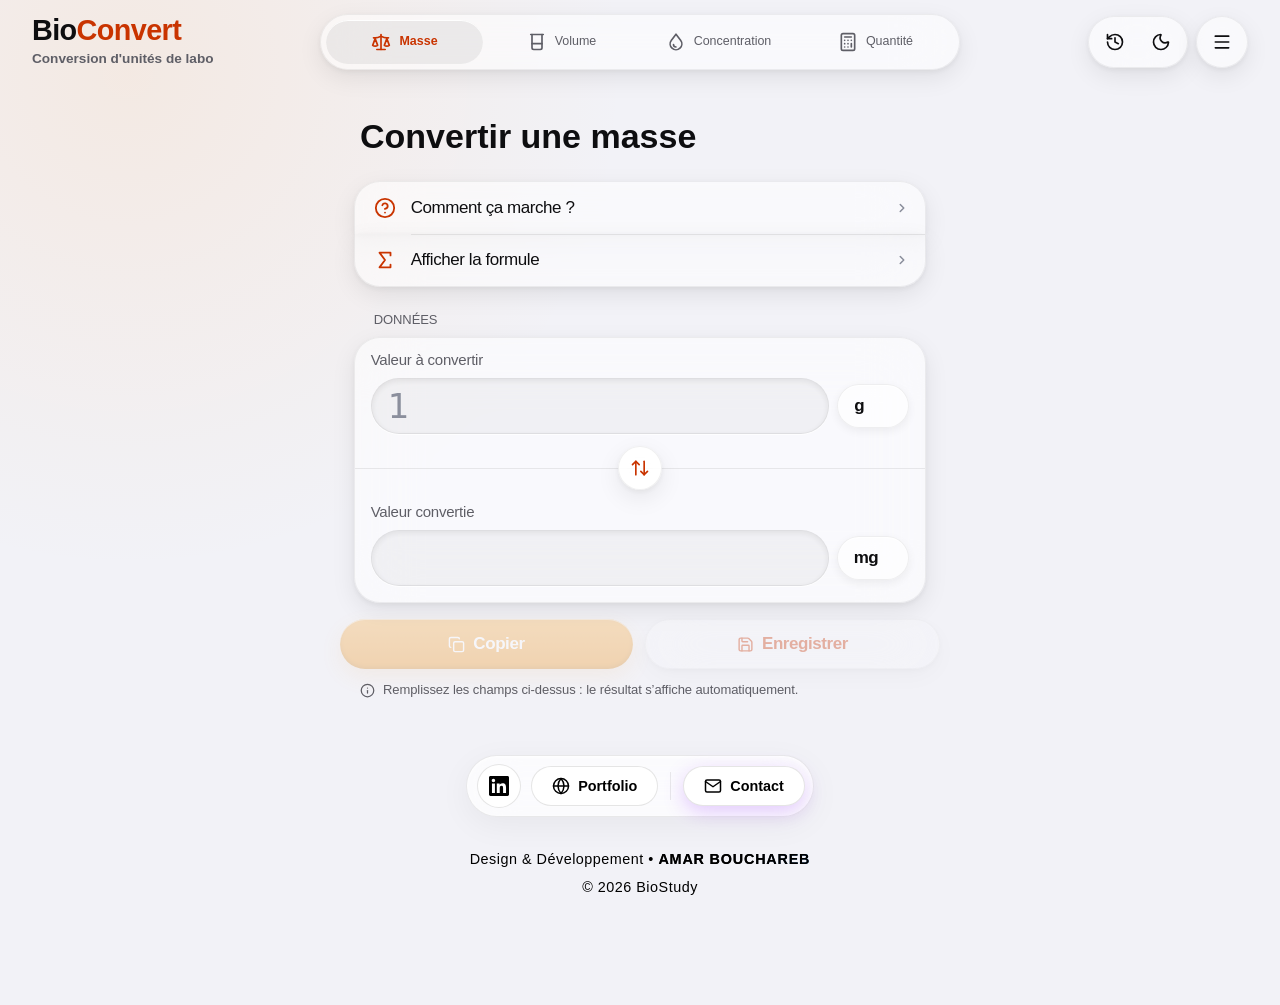
==== commit 08fc93d1: "BioConvert : verre v4 d'après l'image de référence Co-Authored-By: Claude Opus 5.5 <noreply@anthropi" ====
--- a/BioConvert/index.html
+++ b/BioConvert/index.html
@@ -574,7 +574,7 @@
 /* titre */
 #bc .thead{margin:8px 4px 24px;gap:12px;align-self:stretch}
 #bc .rttl.roll,#bc .rttl span{height:41px}
-#bc .rttl{font-size:clamp(28px,8.2vw,34px);line-height:41px;font-weight:700;letter-spacing:.37px}
+#bc .rttl{font-size:clamp(20px,6vw,34px);line-height:41px;font-weight:700;letter-spacing:0}
 #bc .rnb{display:none}
 /* surfaces de contenu : pleines, sans verre ni ombre (le verre est pour les commandes) */
 #bc :is(.fold,.grp,.rg){background:var(--card)!important;border:0!important;box-shadow:none!important;-webkit-backdrop-filter:none!important;backdrop-filter:none!important;border-radius:var(--rc)}
@@ -621,6 +621,56 @@
 #bc.cv .acts .ab:first-child{background:var(--acc);color:#fff}
 #bc .tip{margin:12px 20px 0;font-size:13px;line-height:18px;letter-spacing:-.08px;color:var(--tx2)}
 @media (min-width:900px){#bc.cv .stage{display:block}#bc.cv .stage>*{width:100%;max-width:600px;margin-inline:auto}#bc.cv .inputs{display:flex}#bc.cv .results{margin-top:0;padding-inline:0}#bc.cv .thead{margin-left:20px}}
+
+/* ==== Verre v4 (nov. 2026, image de référence de l'utilisateur) : verre factorisé, fond noir + halo chaud, orange seul accent ==== */
+html{--gl-bg:linear-gradient(160deg,rgba(255,255,255,.10),rgba(255,255,255,.03));--gl-bd:1px solid rgba(255,255,255,.12);
+ --gl-sh:inset 0 1px 0 rgba(255,255,255,.22),inset 0 -1px 0 rgba(255,255,255,.04),0 12px 30px rgba(0,0,0,.6);--gl-blur:blur(30px) saturate(160%);
+ --in-bg:rgba(0,0,0,.45);--in-bd:1px solid rgba(255,255,255,.10);--in-sh:inset 0 2px 8px rgba(0,0,0,.6),0 1px 0 rgba(255,255,255,.06);--sepw:rgba(255,255,255,.10)}
+html[data-theme=light]{--gl-bg:rgba(255,255,255,.55);--gl-bd:1px solid rgba(0,0,0,.06);
+ --gl-sh:inset 0 1px 0 rgba(255,255,255,.9),inset 0 -1px 0 rgba(0,0,0,.03),0 12px 30px rgba(0,0,0,.08);
+ --in-bg:rgba(0,0,0,.035);--in-bd:1px solid rgba(0,0,0,.08);--in-sh:inset 0 2px 6px rgba(0,0,0,.08),0 1px 0 rgba(255,255,255,.8);--sepw:rgba(0,0,0,.08)}
+html[data-theme=dark]{background:radial-gradient(circle at 10% 8%,rgba(255,170,80,.10),transparent 35%) fixed,#000}
+html[data-theme=light]{background:radial-gradient(circle at 10% 8%,rgba(255,170,80,.12),transparent 35%) fixed,#f2f2f7}
+html body,#bc{background:transparent!important}
+/* un seul accent : l'orange, sur tous les onglets */
+#bc,#bc[data-tab]{--acc:var(--c-orange)}
+html[data-theme=dark] #bc[data-tab]{--acc-tx:#ffb340}html:not([data-theme=dark]) #bc[data-tab]{--acc-tx:#c93400}
+/* classe de verre réutilisable */
+.lgx,#bc :is(.fold,.grp,.tools,.mb,.nav-in,.vr .exp,.vr .sel),#bc:not(.cv) .rg,#bc.cv .acts .ab:not(:first-child){
+ background:var(--gl-bg)!important;border:var(--gl-bd)!important;box-shadow:var(--gl-sh)!important;
+ -webkit-backdrop-filter:var(--gl-blur)!important;backdrop-filter:var(--gl-blur)!important}
+#bc .vr .exp,#bc .vr .sel{box-shadow:inset 0 1px 0 rgba(255,255,255,.18),0 4px 12px rgba(0,0,0,.25)!important}
+html[data-theme=light] #bc .vr :is(.exp,.sel){box-shadow:inset 0 1px 0 rgba(255,255,255,.9),0 3px 10px rgba(0,0,0,.06)!important}
+#bc .vr .sel{color:var(--tx)}
+#bc .fold.how-w+.fold{border-top:0!important}
+#bc .fold.how-w{border-bottom:0!important}
+#bc .fold.how-w+.fold::before{background:var(--sepw)}
+/* champs creusés */
+#bc .vr .val{background:var(--in-bg)!important;border:var(--in-bd)!important;box-shadow:var(--in-sh)!important}
+#bc .vr .val:focus{border-color:var(--acc)!important;box-shadow:var(--in-sh),0 0 0 3px color-mix(in srgb,var(--acc) 22%,transparent)!important}
+/* bouton d'inversion centré sur le filet, filet pleine largeur, espace autour */
+.vr.big[id$="-r-a"]{padding-bottom:34px}
+.grp.cvg>.vr.big+.vr.big{padding-top:34px}
+.grp.cvg>.vr.big+.vr.big::before{display:block!important;left:0!important;right:0!important;background:var(--sepw)!important;height:1px!important}
+#bc .swap{left:50%;right:auto;top:auto;bottom:0;transform:translate(-50%,50%);background:var(--gl-bg),rgba(28,28,30,.7);border:var(--gl-bd);box-shadow:var(--gl-sh);-webkit-backdrop-filter:var(--gl-blur);backdrop-filter:var(--gl-blur);color:var(--acc-tx)}
+html[data-theme=light] #bc .swap{background:rgba(255,255,255,.85)}
+#bc .swap:active{transform:translate(-50%,50%) scale(.88)}
+/* Copier en relief */
+#bc.cv .acts .ab:first-child{background:linear-gradient(180deg,#F7B456,#EE9A2C)!important;color:#fff!important;border:0!important;
+ box-shadow:inset 0 1px 0 rgba(255,255,255,.55),inset 0 -2px 4px rgba(0,0,0,.12),0 8px 22px rgba(242,163,58,.25)!important}
+/* barre d'onglets : une pilule de verre, onglet actif clair + orange */
+#bc .nav{background:none!important;box-shadow:none!important;border:0!important;-webkit-backdrop-filter:none!important;backdrop-filter:none!important}
+#bc .nav-in{border-radius:999px!important}
+#bc .nav-in::after{display:none}
+#bc .sl{background:rgba(255,255,255,.12)!important;border:0!important;box-shadow:inset 0 1px 0 rgba(255,255,255,.25)!important}
+html[data-theme=light] #bc .sl{background:rgba(0,0,0,.06)!important;box-shadow:inset 0 1px 0 rgba(255,255,255,.9)!important}
+#bc .nb{color:var(--tx2)}#bc .nb .ic{color:var(--tx2);opacity:1}
+#bc .nb.on,#bc .nb.on .ic{color:var(--acc-tx)}
+/* rien sous la barre : marge du bas suffisante */
+#bc .shell{padding-bottom:calc(var(--navh) + 48px + env(safe-area-inset-bottom))!important}
+@supports not ((backdrop-filter:blur(1px)) or (-webkit-backdrop-filter:blur(1px))){
+ .lgx,#bc :is(.fold,.grp,.tools,.mb,.nav-in,.vr .exp,.vr .sel,.swap),#bc.cv .acts .ab:not(:first-child){background:rgba(30,30,30,.9)!important}
+ html[data-theme=light] :is(.lgx,#bc .fold,#bc .grp,#bc .tools,#bc .mb,#bc .nav-in,#bc .vr .exp,#bc .vr .sel,#bc .swap){background:rgba(255,255,255,.95)!important}}
 </style>
 </head>
 <body>
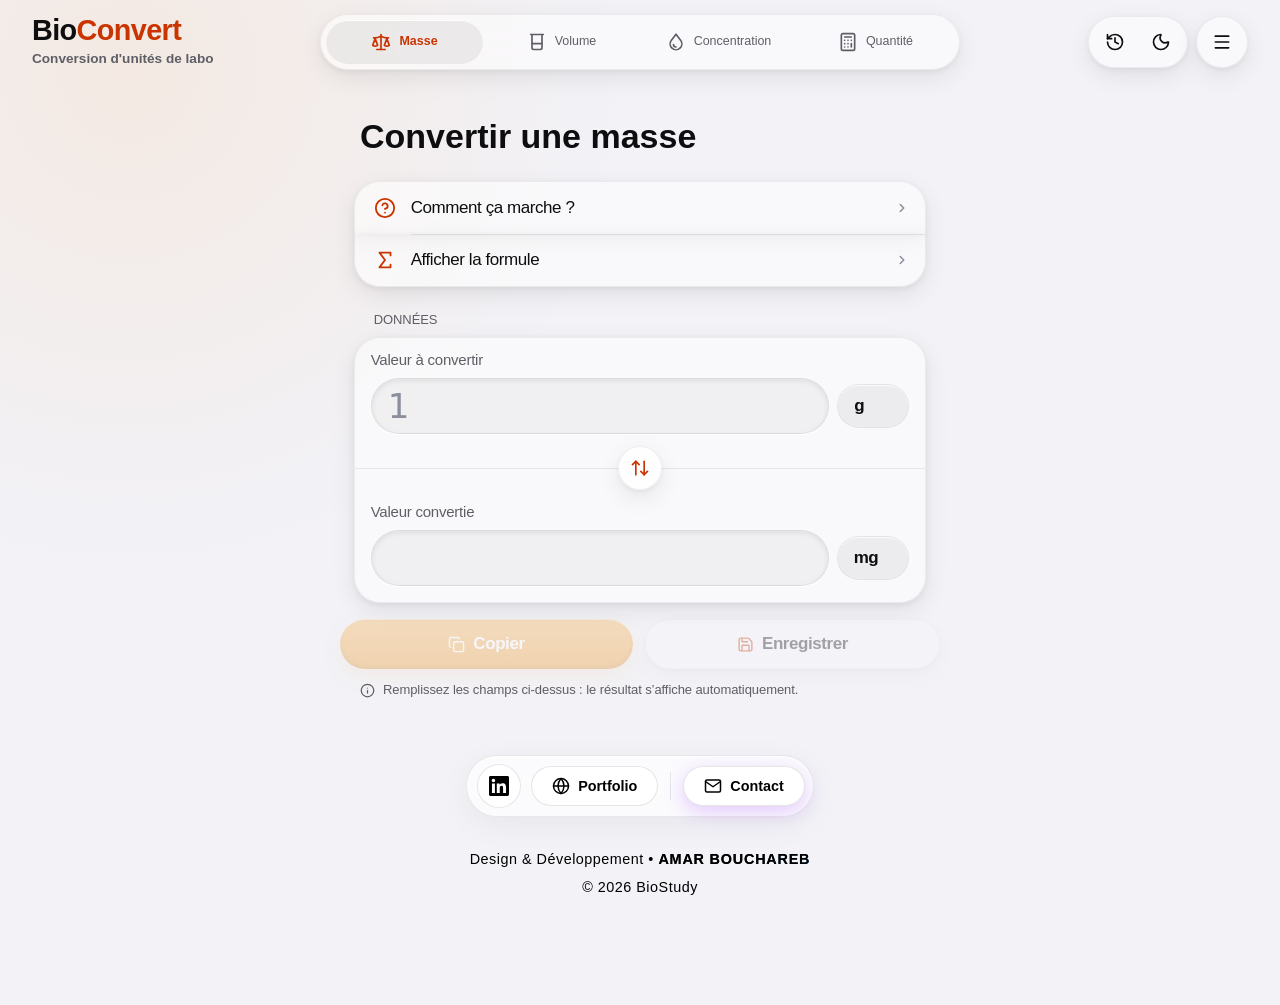
==== commit 6cb32475: "BioConvert : principes du skill design iOS 27 (verre sur la couche flottante, interactif, accessibil" ====
--- a/BioConvert/index.html
+++ b/BioConvert/index.html
@@ -671,6 +671,37 @@
 @supports not ((backdrop-filter:blur(1px)) or (-webkit-backdrop-filter:blur(1px))){
  .lgx,#bc :is(.fold,.grp,.tools,.mb,.nav-in,.vr .exp,.vr .sel,.swap),#bc.cv .acts .ab:not(:first-child){background:rgba(30,30,30,.9)!important}
  html[data-theme=light] :is(.lgx,#bc .fold,#bc .grp,#bc .tools,#bc .mb,#bc .nav-in,#bc .vr .exp,#bc .vr .sel,#bc .swap){background:rgba(255,255,255,.95)!important}}
+
+/* ==== v5 (nov. 2026, skill design iOS 27 de l'utilisateur) ====
+   Performance : le flou (backdrop-filter) seulement sur la couche qui flotte (pilule historique/thème, menu, barre d'onglets, ⇅) ;
+   le contenu garde l'aspect verre (dégradé, liseré, reflet) sans flou, et sans verre imbriqué dans du verre.
+   Hiérarchie : ombre forte pour ce qui flotte, légère pour le contenu ; teinte = prééminence (Copier teinté, Enregistrer verre normal).
+   Interactif : les commandes en verre s'éclairent et rebondissent au toucher. Accessibilité : transparence et animations réduites, contraste accru. */
+#bc :is(.fold,.grp,.vr .exp,.vr .sel),#bc:not(.cv) .rg,#bc.cv .acts .ab:not(:first-child){-webkit-backdrop-filter:none!important;backdrop-filter:none!important}
+html{--gl-sh-c:inset 0 1px 0 rgba(255,255,255,.18),inset 0 -1px 0 rgba(255,255,255,.03),0 4px 14px rgba(0,0,0,.35)}
+html[data-theme=light]{--gl-sh-c:inset 0 1px 0 rgba(255,255,255,.9),0 1px 2px rgba(0,0,0,.04),0 4px 14px rgba(0,0,0,.05)}
+#bc :is(.fold,.grp),#bc:not(.cv) .rg{box-shadow:var(--gl-sh-c)!important}
+#bc .vr :is(.exp,.sel){background:rgba(255,255,255,.08)!important;border:1px solid rgba(255,255,255,.08)!important;box-shadow:inset 0 1px 0 rgba(255,255,255,.12)!important}
+html[data-theme=light] #bc .vr :is(.exp,.sel){background:rgba(0,0,0,.05)!important;border:1px solid rgba(0,0,0,.04)!important;box-shadow:inset 0 1px 0 rgba(255,255,255,.7)!important}
+/* commandes en verre interactives (équivalent de .glassEffect(.regular.interactive())) */
+#bc :is(.tools .tb,.mb,.swap,.acts .ab,.nb,.fh,.vr .sel){transition:transform .35s cubic-bezier(.34,1.56,.64,1),filter .2s,background-color .2s}
+#bc :is(.tools .tb,.mb,.acts .ab,.vr .sel):active{transform:scale(.94);filter:brightness(1.25)}
+#bc .swap:active{filter:brightness(1.3)}
+#bc .fh:active{background:rgba(255,255,255,.06)}
+html[data-theme=light] #bc .fh:active{background:rgba(0,0,0,.04)}
+/* cibles d'au moins 44 px */
+#bc .tools .tb{min-width:44px;min-height:44px}
+/* Enregistrer = verre normal, texte neutre ; l'orange reste pour l'action principale */
+#bc.cv .acts .ab:not(:first-child){color:var(--tx)!important}
+#bc.cv .acts .ab:not(:first-child) .ic{color:var(--acc-tx)}
+/* accessibilité */
+@media (prefers-reduced-transparency:reduce){
+ #bc :is(.tools,.mb,.nav-in,.swap){-webkit-backdrop-filter:none!important;backdrop-filter:none!important;background:#1c1c1e!important}
+ html[data-theme=light] #bc :is(.tools,.mb,.nav-in,.swap){background:#fff!important}}
+@media (prefers-contrast:more){
+ html{--gl-bd:1px solid rgba(255,255,255,.4)}html[data-theme=light]{--gl-bd:1px solid rgba(0,0,0,.35)}
+ #bc :is(.fold,.grp,.vr .val,.vr .sel,.vr .exp){border-color:currentColor!important}}
+@media (prefers-reduced-motion:reduce){#bc *,#bc *::before,#bc *::after{transition-duration:.01ms!important;animation-duration:.01ms!important}}
 </style>
 </head>
 <body>
